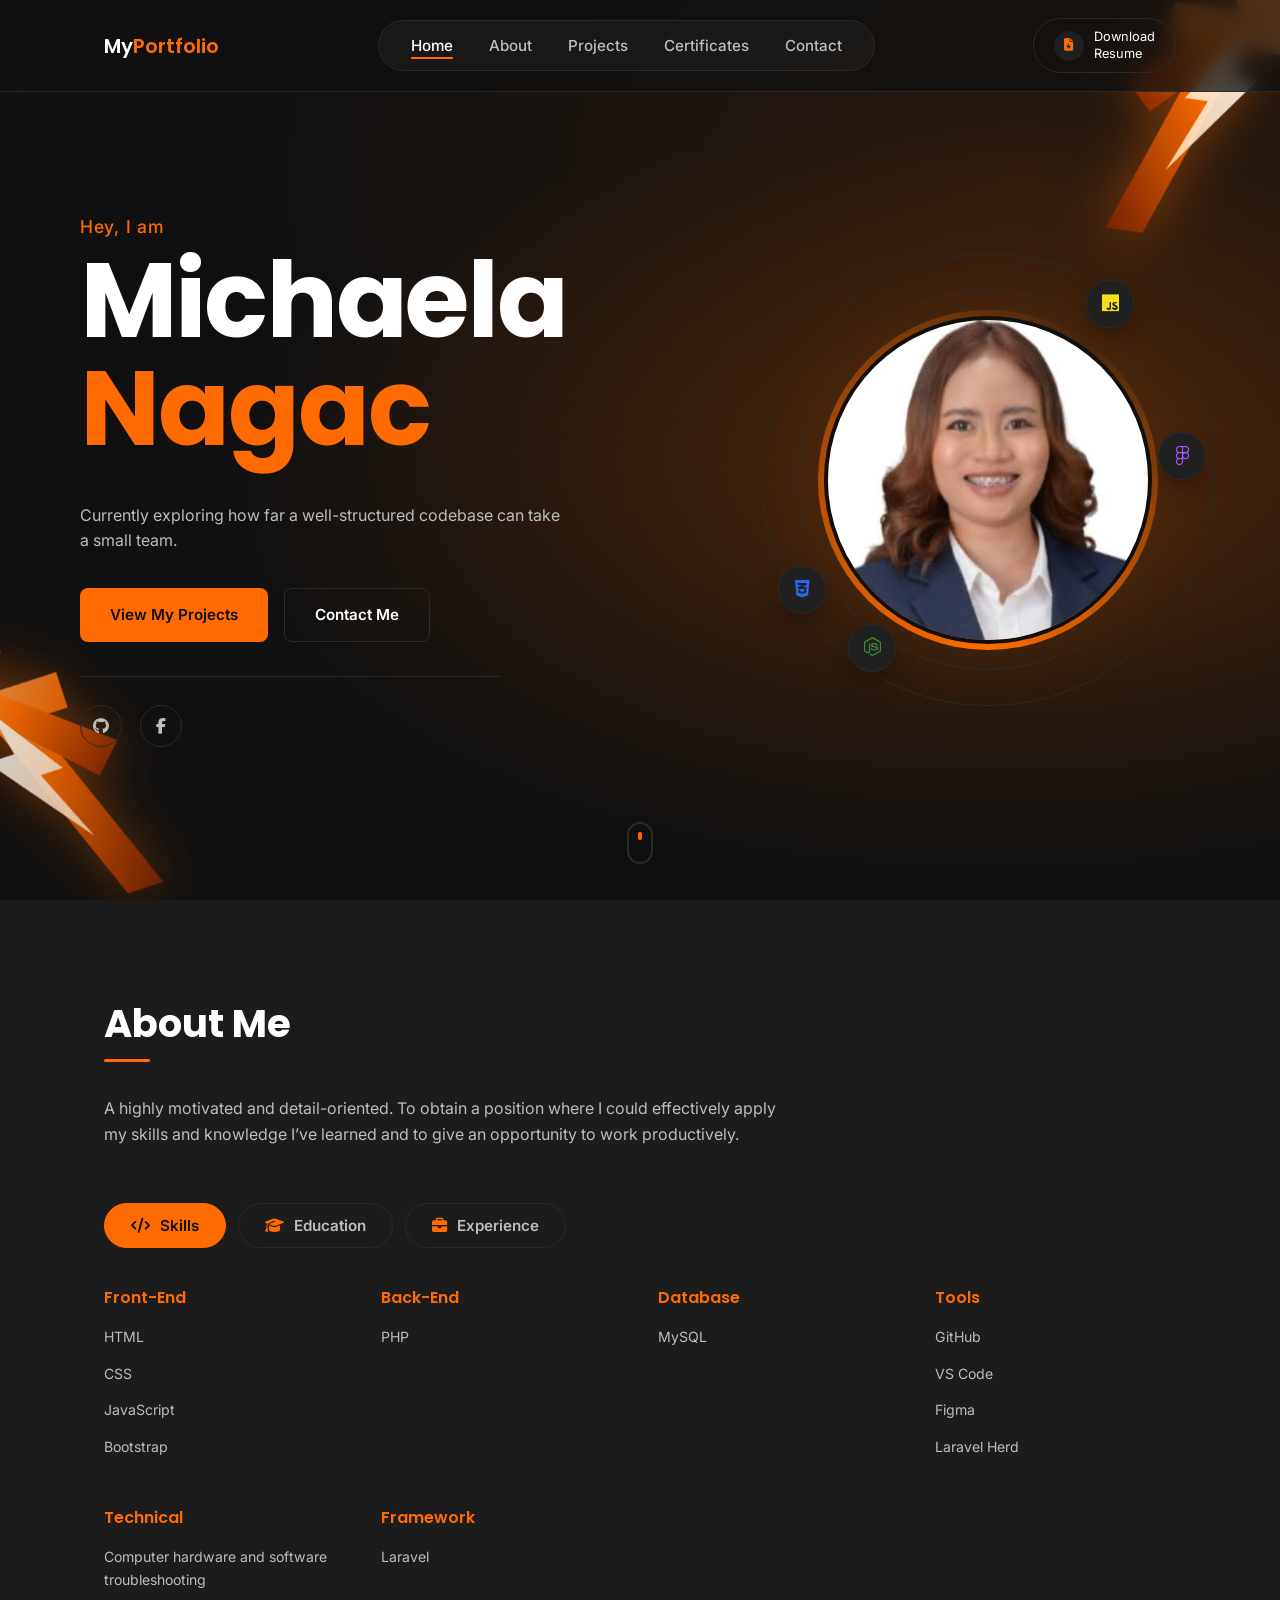
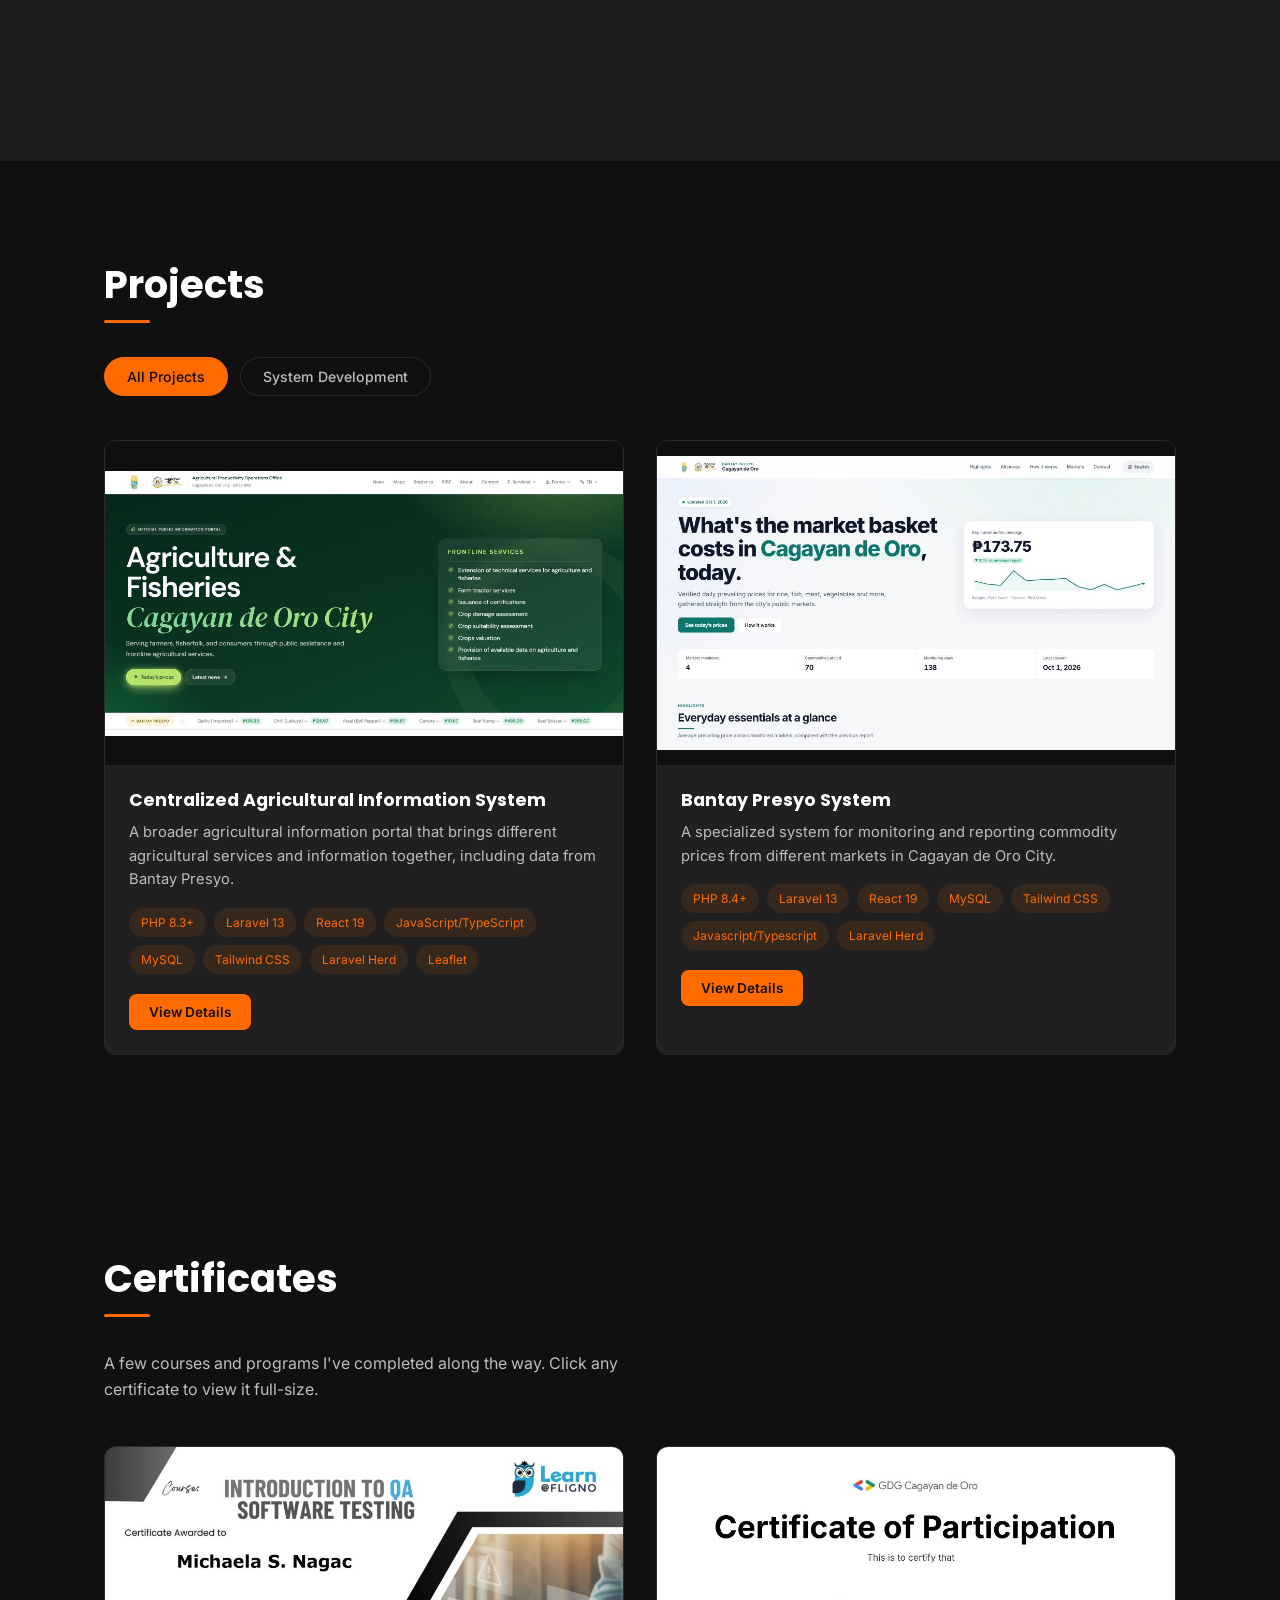
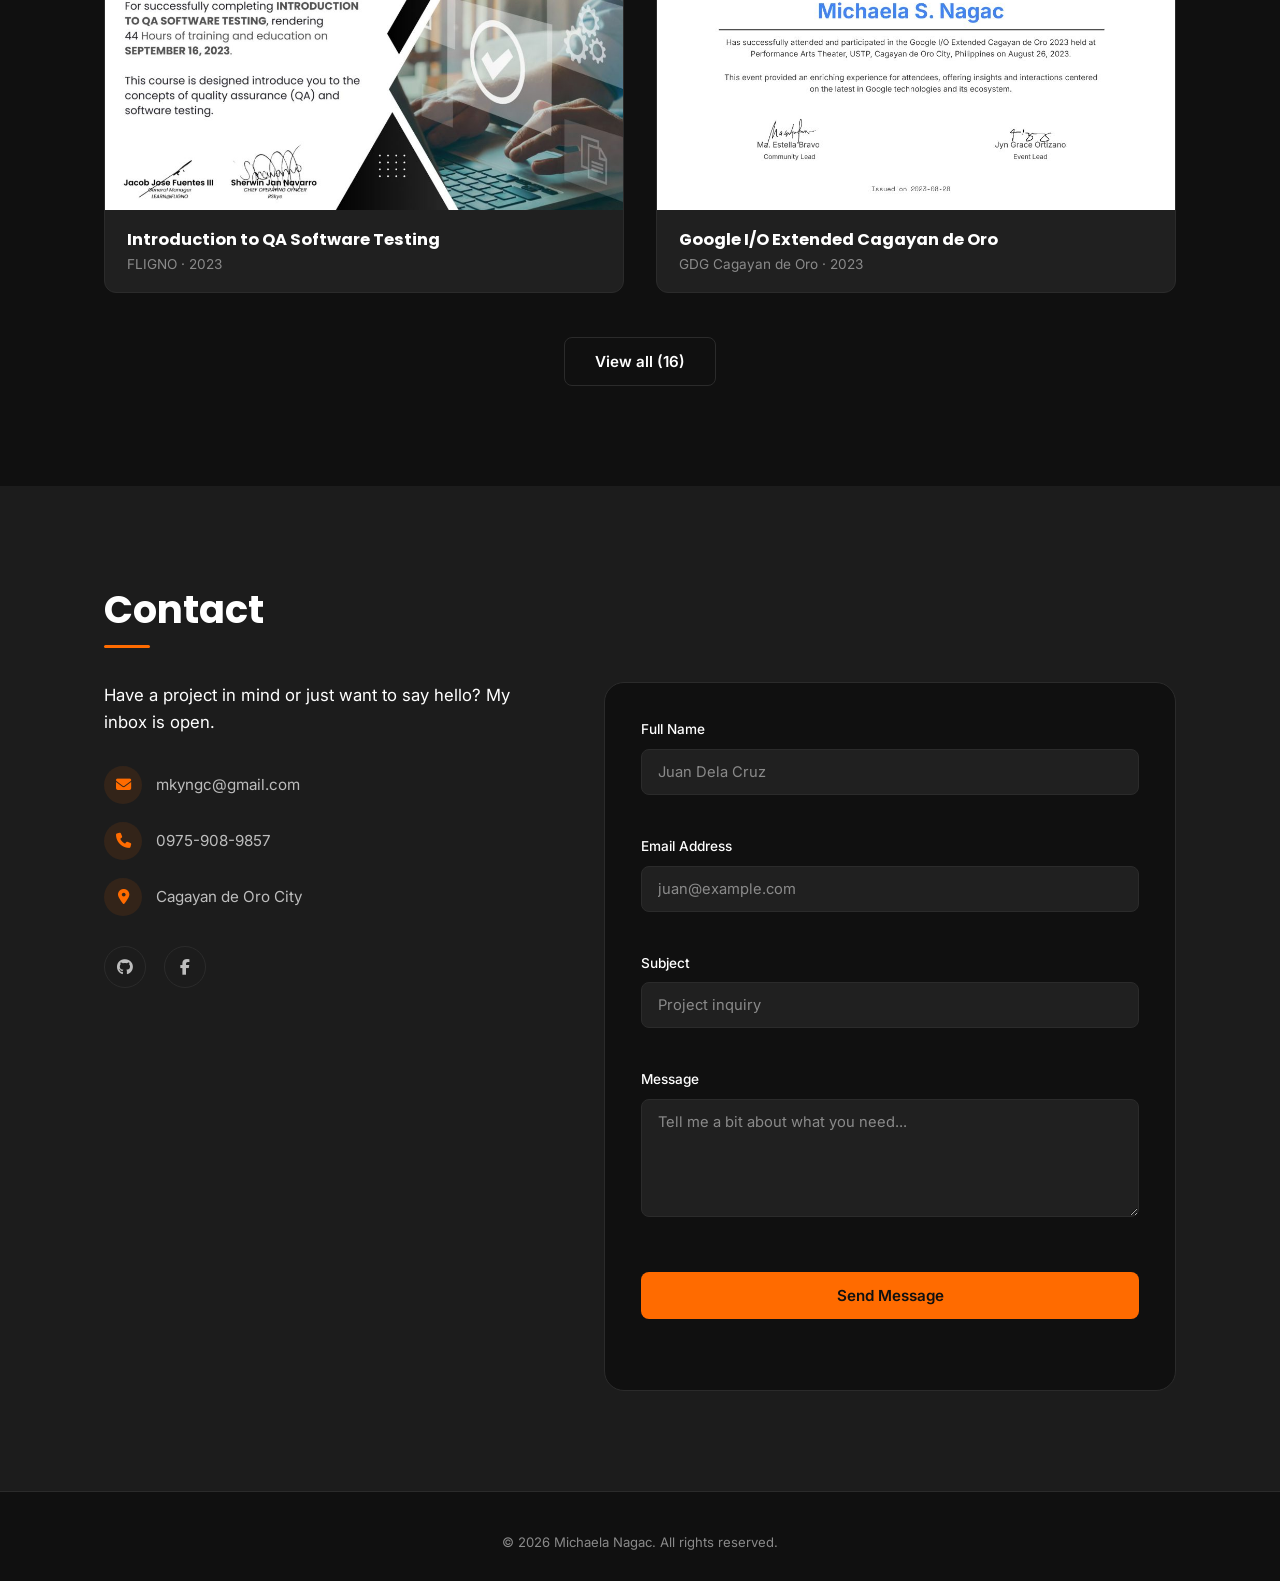
==== index.html @ c37850e7 "Initial portfolio upload" ====
<!DOCTYPE html>

<html lang="en">
<head>
<meta charset="utf-8"/>
<meta content="width=device-width, initial-scale=1.0" name="viewport"/>
<title>My Portfolio</title>
<meta content="Portfolio of Michaela Nagac, a web developer specializing in front-end and back-end development." name="description"/>
<!-- Google Fonts: Poppins for headings, Inter for body -->
<link href="https://fonts.googleapis.com" rel="preconnect"/>
<link crossorigin="" href="https://fonts.gstatic.com" rel="preconnect"/>
<link href="https://fonts.googleapis.com/css2?family=Poppins:wght@500;600;700&amp;family=Inter:wght@400;500;600&amp;display=swap" rel="stylesheet"/>
<!-- Font Awesome icons -->
<link crossorigin="anonymous" href="https://cdnjs.cloudflare.com/ajax/libs/font-awesome/6.5.1/css/all.min.css" integrity="sha512-DTOQO9RWCH3ppGqcWaEA1BIZOC6xxalwEsw9c2QQeAIftl+Vegovlnee1c9QX4TctnWMn13TZye+giMm8e2LwA==" referrerpolicy="no-referrer" rel="stylesheet"/>
<link href="css/style.css" rel="stylesheet"/>
</head>
<body>
<!-- ============ SKIP LINK (Accessibility) ============ -->
<a class="skip-link" href="#main-content">Skip to main content</a>
<!-- ============ NAVIGATION ============ -->
<header class="nav-header" id="navHeader">
<nav class="navbar">
<a class="nav-logo js-logo" href="#home"></a>
<div class="nav-pill">
<ul class="nav-links" id="navLinks">
<li><a class="nav-link active-link" href="#home">Home</a></li>
<li><a class="nav-link" href="#about">About</a></li>
<li><a class="nav-link" href="#projects">Projects</a></li>
<li><a class="nav-link" href="#certificates">Certificates</a></li>
<li><a class="nav-link" href="#contact">Contact</a></li>
</ul>
</div>
<div class="nav-end">
<!-- Replace the href below with your actual resume file under assets/ -->
<a class="btn-resume" download="" href="assets/Resume_Nagac.pdf" id="resumeBtn">
<i aria-hidden="true" class="fa-solid fa-file-arrow-down"></i>
<span>Download<br/>Resume</span>
</a>
<button aria-expanded="false" aria-label="Toggle navigation menu" class="nav-toggle" id="navToggle">
<span class="bar"></span>
<span class="bar"></span>
<span class="bar"></span>
</button>
</div>
</nav>
</header>
<main id="main-content">
<!-- ============ HERO SECTION ============ -->
<section class="hero" id="home">
<img alt="" aria-hidden="true" class="hero-arrow hero-arrow-top" src="assets/images/arrow-bolt.svg"/>
<img alt="" aria-hidden="true" class="hero-arrow hero-arrow-bottom" src="assets/images/arrow-bolt.svg"/>
<div class="hero-container">
<div class="hero-text">
<p class="hero-greeting" id="heroGreeting"></p>
<h1 class="hero-name" id="heroName"></h1>
<h2 class="hero-title" id="heroTitle"></h2>
<p class="hero-description" id="heroDesc"></p>
<div class="hero-actions">
<a class="btn btn-primary" href="#projects">View My Projects</a>
<a class="btn btn-outline" href="#contact">Contact Me</a>
</div>
<div class="hero-divider" role="presentation"></div>
<div class="hero-socials js-socials"></div>
</div>
<div class="hero-visual">
<div aria-hidden="true" class="hero-orbit">
<span class="orbit-ring orbit-ring-outer"></span>
<span class="orbit-ring orbit-ring-inner"></span>
<span class="orbit-glow"></span>
<span class="orbit-chip orbit-chip-1"><i class="fa-brands fa-js"></i></span>
<span class="orbit-chip orbit-chip-2"><i class="fa-brands fa-css3-alt"></i></span>
<span class="orbit-chip orbit-chip-3"><i class="fa-brands fa-figma"></i></span>
<span class="orbit-chip orbit-chip-4"><i class="fa-brands fa-node-js"></i></span>
<div class="hero-photo-ring">
<img alt="Portrait of Michaela Nagac" class="hero-photo" id="heroPhoto" src="assets/images/profile.svg"/>
</div>
</div>
</div>
</div>
<a aria-label="Scroll to About section" class="scroll-indicator" href="#about">
<span></span>
</a>
</section>
<!-- ============ ABOUT SECTION ============ -->
<section class="about" id="about">
<div class="section-container">
<h2 class="section-heading">About Me</h2>
<div class="about-intro" id="aboutIntro"></div>
<!-- Skills -->
<div class="about-tabs" role="tablist" aria-label="About sections">
          <button type="button" class="about-tab active" role="tab" id="tab-skills" aria-selected="true" aria-controls="panel-skills" data-tab="skills"><i class="fa-solid fa-code" aria-hidden="true"></i>Skills</button>
          <button type="button" class="about-tab" role="tab" id="tab-education" aria-selected="false" aria-controls="panel-education" data-tab="education" tabindex="-1"><i class="fa-solid fa-graduation-cap" aria-hidden="true"></i> Education</button>
          <button type="button" class="about-tab" role="tab" id="tab-experience" aria-selected="false" aria-controls="panel-experience" data-tab="experience" tabindex="-1"><i class="fa-solid fa-briefcase" aria-hidden="true"></i> Experience</button>
        </div>

        <div class="about-block about-panel" id="panel-skills" role="tabpanel" aria-labelledby="tab-skills">
<h3 class="about-subheading">Technical Skills</h3>
<div class="skills-grid" id="skillsGrid"></div>
</div>
<!-- Education & Experience Timeline -->
<div class="about-block about-panel" id="panel-education" role="tabpanel" aria-labelledby="tab-education" hidden>
<h3 class="about-subheading">Education</h3>
<div class="timeline" id="educationTimeline"></div>
</div>

        <div class="about-block about-panel" id="panel-experience" role="tabpanel" aria-labelledby="tab-experience" hidden>
<h3 class="about-subheading">Experience</h3>
<div class="timeline" id="experienceTimeline"></div>
</div>
</div>
</section>
<!-- ============ PROJECTS SECTION ============ -->
<section class="projects" id="projects">
<div class="section-container">
<h2 class="section-heading">Projects</h2>
<div aria-label="Filter projects by category" class="project-filters" id="projectFilters" role="tablist"></div>
<div class="project-grid" id="projectGrid"></div>
<p class="project-empty-state" hidden="" id="projectEmptyState">No projects in this category yet — check back soon.</p>
<div class="view-all-wrap" hidden="" id="projectViewAllWrap"><button aria-expanded="false" class="btn btn-outline" id="projectViewAll" type="button">View all</button></div>
</div>
</section>
<!-- ============ CERTIFICATES SECTION ============ -->
<section class="certificates" id="certificates">
<div class="section-container">
<h2 class="section-heading">Certificates</h2>
<p class="certificates-lead">
          A few courses and programs I've completed along the way. Click any certificate
          to view it full-size.
        </p>
<div class="certificate-grid" id="certGrid"></div>
<div class="view-all-wrap" hidden="" id="certViewAllWrap"><button aria-expanded="false" class="btn btn-outline" id="certViewAll" type="button">View all</button></div>
</div>
</section>
<!-- ============ CONTACT SECTION ============ -->
<section class="contact" id="contact">
<div class="section-container">
<h2 class="section-heading">Contact</h2>
<div class="contact-grid">
<div class="contact-info">
<p class="contact-lead" id="contactLead"></p>
<ul class="contact-details" id="contactDetails"></ul>
<div class="hero-socials contact-socials js-socials"></div>
</div>
<form class="contact-form" id="contactForm" novalidate="">
<!-- Messages go to the email set in Admin → Contact (see js/script.js). -->
<input name="_honey" style="display:none" tabindex="-1" autocomplete="off" type="text"/>
<input name="_subject" type="hidden" value="New portfolio contact form message"/>
<input name="_captcha" type="hidden" value="false"/>
<input name="_template" type="hidden" value="table"/>
<div class="form-group">
<label for="fullName">Full Name</label>
<input id="fullName" name="name" placeholder="Juan Dela Cruz" required="" type="text"/>
<span class="form-error" id="nameError"></span>
</div>
<div class="form-group">
<label for="email">Email Address</label>
<input id="email" name="email" placeholder="juan@example.com" required="" type="email"/>
<span class="form-error" id="emailError"></span>
</div>
<div class="form-group">
<label for="subject">Subject</label>
<input id="subject" name="subject" placeholder="Project inquiry" required="" type="text"/>
<span class="form-error" id="subjectError"></span>
</div>
<div class="form-group">
<label for="message">Message</label>
<textarea id="message" name="message" placeholder="Tell me a bit about what you need..." required="" rows="5"></textarea>
<span class="form-error" id="messageError"></span>
</div>
<button class="btn btn-primary form-submit" type="submit">
<span class="btn-text">Send Message</span>
<span class="btn-spinner" hidden=""></span>
</button>
<p aria-live="polite" class="form-feedback" id="formFeedback" role="status"></p>
</form>
</div>
</div>
</section>
</main>
<!-- ============ PROJECT DETAILS MODAL ============ -->
<div class="modal-overlay" hidden="" id="projectModal">
<div aria-labelledby="modalTitle" aria-modal="true" class="modal-box" role="dialog">
<button aria-label="Close project details" class="modal-close" id="modalClose">×</button>
<div class="modal-content" id="modalContent">
<!-- Populated by JavaScript -->
</div>
</div>
</div>
<!-- ============ CERTIFICATE LIGHTBOX ============ -->
<div class="modal-overlay" hidden="" id="certificateModal">
<div aria-labelledby="certModalTitle" aria-modal="true" class="modal-box modal-box-cert" role="dialog">
<button aria-label="Close certificate view" class="modal-close" id="certModalClose">×</button>
<div class="modal-content" id="certModalContent">
<!-- Populated by JavaScript -->
</div>
</div>
</div>
<!-- ============ FOOTER ============ -->
<footer class="site-footer">
<!-- <div class="footer-container">
<a class="nav-logo js-logo" href="#home"></a>
<ul class="footer-links">
<li><a href="#home">Home</a></li>
<li><a href="#about">About</a></li>
<li><a href="#projects">Projects</a></li>
<li><a href="#certificates">Certificates</a></li>
<li><a href="#contact">Contact</a></li>
</ul>
<div class="hero-socials js-socials"></div> -->
</div>
<p class="footer-copy">© <span id="currentYear"></span> <span class="js-fullname"></span>. All rights reserved.</p>
</footer>
<button aria-label="Back to top" class="back-to-top" id="backToTop">
<i class="fa-solid fa-arrow-up"></i>
</button>
<script src="js/content-data.js"></script>
  <script src="js/render.js"></script>
  <script src="js/script.js"></script>
</body>
</html>
---- css/style.css ----
/* =====================================================
   DESIGN TOKENS
===================================================== */
:root {
  --bg-primary: #101010;
  --bg-secondary: #1c1c1c;
  --bg-elevated: #202020;
  --border-subtle: #2b2b2b;
  --accent: #FF6B00;
  --accent-dim: #c75700;
  --accent-glow: rgba(255, 107, 0, 0.35);
  --text-primary: #FFFFFF;
  --text-secondary: #BDBDBD;
  --text-muted: #8a8a8a;

  --font-heading: 'Poppins', 'Segoe UI', sans-serif;
  --font-body: 'Inter', 'Segoe UI', sans-serif;

  --container-width: 1120px;
  --radius-lg: 20px;
  --radius-md: 12px;
  --radius-sm: 8px;

  --transition: 220ms cubic-bezier(0.4, 0, 0.2, 1);
}

@media (prefers-reduced-motion: reduce) {
  *, *::before, *::after {
    animation-duration: 0.001ms !important;
    animation-iteration-count: 1 !important;
    transition-duration: 0.001ms !important;
    scroll-behavior: auto !important;
  }
}

/* =====================================================
   RESET & BASE
===================================================== */
* { box-sizing: border-box; margin: 0; padding: 0; }

html {
  scroll-behavior: smooth;
  scroll-padding-top: 84px;
}

body {
  background: var(--bg-primary);
  color: var(--text-secondary);
  font-family: var(--font-body);
  line-height: 1.6;
  overflow-x: hidden;
}

img { max-width: 100%; display: block; }

a { color: inherit; text-decoration: none; }

ul { list-style: none; }

h1, h2, h3, h4 {
  font-family: var(--font-heading);
  color: var(--text-primary);
  line-height: 1.25;
}

button { font-family: inherit; cursor: pointer; border: none; background: none; }

input, textarea { font-family: inherit; }

.skip-link {
  position: absolute;
  left: -999px;
  top: 0;
  background: var(--accent);
  color: #101010;
  padding: 10px 18px;
  z-index: 1000;
  border-radius: 0 0 var(--radius-sm) 0;
}
.skip-link:focus { left: 0; }

:focus-visible {
  outline: 2px solid var(--accent);
  outline-offset: 3px;
}

.section-container {
  max-width: var(--container-width);
  margin: 0 auto;
  padding: 100px 24px;
}

.section-heading {
  font-size: clamp(1.8rem, 3vw, 2.4rem);
  margin-bottom: 48px;
  position: relative;
  display: inline-block;
}

.section-heading::after {
  content: "";
  position: absolute;
  left: 0;
  bottom: -14px;
  width: 46px;
  height: 3px;
  background: var(--accent);
  border-radius: 2px;
}

/* =====================================================
   BUTTONS
===================================================== */
.btn {
  display: inline-flex;
  align-items: center;
  justify-content: center;
  gap: 8px;
  padding: 14px 30px;
  border-radius: var(--radius-sm);
  font-weight: 600;
  font-size: 0.95rem;
  transition: transform var(--transition), box-shadow var(--transition), background var(--transition);
}

.btn-primary {
  background: var(--accent);
  color: #101010;
}
.btn-primary:hover {
  transform: translateY(-2px);
  box-shadow: 0 10px 30px -8px var(--accent-glow);
}

.btn-outline {
  background: transparent;
  color: var(--text-primary);
  border: 1.5px solid var(--border-subtle);
}
.btn-outline:hover {
  border-color: var(--accent);
  color: var(--accent);
}

.btn-small { padding: 10px 20px; font-size: 0.85rem; }

/* =====================================================
   NAVIGATION
===================================================== */
.nav-header {
  position: fixed;
  top: 0;
  left: 0;
  width: 100%;
  z-index: 500;
  background: rgba(16, 16, 16, 0.75);
  backdrop-filter: blur(10px);
  border-bottom: 1px solid var(--border-subtle);
  transition: background var(--transition);
}

.navbar {
  max-width: var(--container-width);
  margin: 0 auto;
  display: flex;
  align-items: center;
  justify-content: space-between;
  padding: 18px 24px;
}

.nav-logo {
  font-family: var(--font-heading);
  font-size: 1.25rem;
  font-weight: 600;
  color: var(--text-primary);
}
.nav-logo span { color: var(--accent); }

.nav-pill {
  display: flex;
}

.nav-links {
  display: flex;
  gap: 36px;
  background: rgba(255, 255, 255, 0.03);
  border: 1px solid var(--border-subtle);
  border-radius: 999px;
  padding: 12px 32px;
}

.nav-end {
  display: flex;
  align-items: center;
  gap: 20px;
}

.btn-resume {
  display: flex;
  align-items: center;
  gap: 10px;
  padding: 10px 20px;
  border: 1.5px solid var(--border-subtle);
  border-radius: 999px;
  font-size: 0.8rem;
  line-height: 1.3;
  color: var(--text-primary);
  transition: border-color var(--transition), color var(--transition);
}
.btn-resume i {
  width: 30px;
  height: 30px;
  flex-shrink: 0;
  display: flex;
  align-items: center;
  justify-content: center;
  border-radius: 50%;
  background: var(--bg-elevated);
  color: var(--accent);
}
.btn-resume:hover { border-color: var(--accent); color: var(--accent); }

.nav-link {
  font-size: 0.95rem;
  font-weight: 500;
  color: var(--text-secondary);
  position: relative;
  padding-bottom: 4px;
  transition: color var(--transition);
}
.nav-link::after {
  content: "";
  position: absolute;
  left: 0;
  bottom: 0;
  width: 0;
  height: 2px;
  background: var(--accent);
  transition: width var(--transition);
}
.nav-link:hover,
.nav-link.active-link { color: var(--text-primary); }
.nav-link:hover::after,
.nav-link.active-link::after { width: 100%; }

.nav-toggle {
  display: none;
  flex-direction: column;
  gap: 5px;
  z-index: 600;
}
.nav-toggle .bar {
  width: 24px;
  height: 2px;
  background: var(--text-primary);
  transition: transform var(--transition), opacity var(--transition);
}
.nav-toggle.open .bar:nth-child(1) { transform: translateY(7px) rotate(45deg); }
.nav-toggle.open .bar:nth-child(2) { opacity: 0; }
.nav-toggle.open .bar:nth-child(3) { transform: translateY(-7px) rotate(-45deg); }

/* =====================================================
   HERO
===================================================== */
.hero {
  min-height: 100vh;
  display: flex;
  align-items: center;
  position: relative;
  overflow: hidden;
  padding: 120px 24px 60px;
  background:
    radial-gradient(ellipse at 78% 55%, rgba(255, 107, 0, 0.22), transparent 55%),
    radial-gradient(ellipse at 80% 20%, rgba(255, 107, 0, 0.1), transparent 55%),
    var(--bg-primary);
}

.hero-arrow {
  position: absolute;
  width: clamp(120px, 16vw, 220px);
  z-index: 0;
  pointer-events: none;
  filter: drop-shadow(0 0 26px rgba(255, 107, 0, 0.45));
}
.hero-arrow-top {
  top: -40px;
  right: -20px;
  transform: rotate(8deg);
}
.hero-arrow-bottom {
  bottom: -30px;
  left: -50px;
  transform: rotate(-18deg) scaleX(-1);
  opacity: 0.9;
}
@media (max-width: 900px) {
  .hero-arrow { display: none; }
}

.hero-container {
  position: relative;
  z-index: 1;
  max-width: var(--container-width);
  margin: 0 auto;
  display: grid;
  grid-template-columns: 1.2fr 0.8fr;
  gap: 60px;
  align-items: center;
}

.hero-greeting {
  color: var(--accent);
  font-size: 1.1rem;
  font-weight: 500;
  letter-spacing: 0.04em;
  margin-bottom: 6px;
}

.hero-name {
  font-size: clamp(3.4rem, 9vw, 6.6rem);
  line-height: 1.02;
  font-weight: 700;
  letter-spacing: -0.02em;
  color: var(--text-primary);
  margin-bottom: 18px;
}
.hero-name span { color: var(--accent); }

.hero-title {
  display: flex;
  flex-wrap: wrap;
  align-items: center;
  gap: 8px 14px;
  font-family: var(--font-body);
  font-size: clamp(1rem, 2vw, 1.3rem);
  font-weight: 500;
  color: var(--text-secondary);
  margin-bottom: 22px;
}
.hero-title-dot {
  width: 6px;
  height: 6px;
  border-radius: 50%;
  background: var(--accent);
}

.hero-divider {
  width: 100%;
  max-width: 420px;
  height: 1px;
  background: var(--border-subtle);
  margin: 34px 0 28px;
}

.hero-description {
  max-width: 48ch;
  margin-bottom: 34px;
}

.hero-actions {
  display: flex;
  gap: 16px;
  flex-wrap: wrap;
}

.hero-socials {
  display: flex;
  gap: 18px;
}
.hero-socials a {
  width: 42px;
  height: 42px;
  display: flex;
  align-items: center;
  justify-content: center;
  border-radius: 50%;
  border: 1.5px solid var(--border-subtle);
  color: var(--text-secondary);
  transition: all var(--transition);
}
.hero-socials a:hover {
  border-color: var(--accent);
  color: var(--accent);
  transform: translateY(-3px);
}

.hero-visual {
  position: relative;
  display: flex;
  justify-content: center;
}

.hero-orbit {
  position: relative;
  width: min(340px, 72vw);
  aspect-ratio: 1;
  display: flex;
  align-items: center;
  justify-content: center;
}

.orbit-ring {
  position: absolute;
  border-radius: 50%;
  border: 1px solid var(--border-subtle);
}
.orbit-ring-outer { inset: -56px; }
.orbit-ring-inner { inset: -20px; }

.orbit-glow {
  position: absolute;
  inset: 14%;
  border-radius: 50%;
  background: var(--accent);
  filter: blur(60px);
  opacity: 0.28;
}

.hero-photo-ring {
  position: relative;
  z-index: 2;
  width: 100%;
  height: 100%;
  border-radius: 50%;
  padding: 6px;
  background: conic-gradient(from 180deg, var(--accent), transparent 60%, var(--accent));
}

.hero-photo {
  width: 100%;
  height: 100%;
  border-radius: 50%;
  object-fit: cover;
  background: var(--bg-elevated);
  border: 4px solid var(--bg-primary);
}

.orbit-chip {
  position: absolute;
  z-index: 3;
  width: 48px;
  height: 48px;
  display: flex;
  align-items: center;
  justify-content: center;
  border-radius: 50%;
  background: var(--bg-elevated);
  border: 1px solid var(--border-subtle);
  font-size: 1.2rem;
  box-shadow: 0 10px 24px -8px rgba(0, 0, 0, 0.5);
}
.orbit-chip-1 { top: -30px; right: 24px; color: #f7df1e; animation-delay: 0s; }
.orbit-chip-2 { bottom: 36px; left: -40px; color: #2965f1; animation-delay: 1.2s; }
.orbit-chip-3 { top: 36%; right: -48px; color: #a259ff; animation-delay: 2.4s; }
.orbit-chip-4 { bottom: -22px; left: 30px; color: #3c873a; animation-delay: 0.6s; }

.scroll-indicator {
  position: absolute;
  bottom: 36px;
  left: 50%;
  transform: translateX(-50%);
  width: 26px;
  height: 42px;
  border: 2px solid var(--border-subtle);
  border-radius: 14px;
}
.scroll-indicator span {
  position: absolute;
  top: 8px;
  left: 50%;
  transform: translateX(-50%);
  width: 4px;
  height: 8px;
  background: var(--accent);
  border-radius: 2px;
  animation: scroll-dot 1.8s ease infinite;
}
@keyframes scroll-dot {
  0% { opacity: 1; top: 8px; }
  100% { opacity: 0; top: 20px; }
}

/* =====================================================
   SCROLL REVEAL
===================================================== */
.reveal {
  opacity: 0;
  transform: translateY(24px);
  transition: opacity 700ms ease, transform 700ms ease;
}
.reveal.in-view {
  opacity: 1;
  transform: translateY(0);
}

/* =====================================================
   ABOUT
===================================================== */
.about { background: var(--bg-secondary); }

.about-intro {
  max-width: 68ch;
  display: flex;
  flex-direction: column;
  gap: 16px;
  margin-bottom: 56px;
}

.about-subheading {
  font-size: 1.3rem;
  margin-bottom: 28px;
}

.about-block { margin-bottom: 56px; }
.about-block:last-child { margin-bottom: 0; }

.skills-grid {
  display: grid;
  grid-template-columns: repeat(auto-fit, minmax(220px, 1fr));
  gap: 36px;
}

.skill-category h4 {
  font-size: 1rem;
  color: var(--accent);
  margin-bottom: 18px;
  font-weight: 600;
}

.skill-list li {
  margin-bottom: 14px;
}
.skill-list li span {
  display: block;
  font-size: 0.88rem;
  color: var(--text-secondary);
  margin-bottom: 6px;
}

.timeline {
  position: relative;
  padding-left: 30px;
  border-left: 2px solid var(--border-subtle);
}

.timeline-item {
  position: relative;
  padding-bottom: 42px;
}
.timeline-item:last-child { padding-bottom: 0; }

.timeline-dot {
  position: absolute;
  left: -37px;
  top: 4px;
  width: 12px;
  height: 12px;
  border-radius: 50%;
  background: var(--accent);
  box-shadow: 0 0 0 4px var(--bg-secondary), 0 0 14px var(--accent-glow);
}

.timeline-date {
  display: inline-block;
  font-size: 0.82rem;
  color: var(--accent);
  font-weight: 600;
  margin-bottom: 6px;
}

.timeline-content h4 { font-size: 1.05rem; margin-bottom: 4px; }

.timeline-org {
  color: var(--text-primary);
  font-size: 0.9rem;
  margin-bottom: 8px;
  opacity: 0.8;
}

/* =====================================================
   PROJECTS
===================================================== */
.project-filters {
  display: flex;
  gap: 12px;
  flex-wrap: wrap;
  margin-bottom: 44px;
}

.filter-btn {
  padding: 10px 22px;
  border-radius: 30px;
  border: 1.5px solid var(--border-subtle);
  color: var(--text-secondary);
  font-size: 0.88rem;
  font-weight: 500;
  transition: all var(--transition);
}
.filter-btn:hover { border-color: var(--accent); color: var(--text-primary); }
.filter-btn.active {
  background: var(--accent);
  border-color: var(--accent);
  color: #101010;
}

.project-grid {
  display: grid;
  grid-template-columns: repeat(auto-fit, minmax(300px, 1fr));
  gap: 32px;
}

.project-card {
  background: var(--bg-elevated);
  border: 1px solid var(--border-subtle);
  border-radius: var(--radius-md);
  overflow: hidden;
  transition: transform var(--transition), border-color var(--transition), box-shadow var(--transition);
}
.project-card:hover {
  transform: translateY(-6px);
  border-color: var(--accent-dim);
  box-shadow: 0 20px 40px -20px var(--accent-glow);
}
.project-card.hidden-card { display: none; }
.certificate-card.hidden-card { display: none; }
.project-filters[hidden] { display: none; }

.view-all-wrap {
  text-align: center;
  margin-top: 44px;
}

.project-thumb { overflow: hidden; aspect-ratio: 3/2; }
.project-thumb img {
  width: 100%;
  height: 100%;
  object-fit: cover;
  transition: transform 500ms ease;
}
.project-card:hover .project-thumb img { transform: scale(1.06); }

.project-body { padding: 24px; }
.project-body h3 { font-size: 1.1rem; margin-bottom: 10px; }
.project-body p { font-size: 0.92rem; margin-bottom: 16px; }

.project-tags {
  display: flex;
  flex-wrap: wrap;
  gap: 8px;
  margin-bottom: 20px;
}
.project-tags li {
  font-size: 0.75rem;
  padding: 5px 12px;
  border-radius: 20px;
  background: rgba(255, 107, 0, 0.1);
  color: var(--accent);
}

.project-links { display: flex; gap: 12px; flex-wrap: wrap; }

.project-empty-state {
  text-align: center;
  padding: 40px 0;
  color: var(--text-muted);
}

/* =====================================================
   CERTIFICATES
===================================================== */
.certificates-lead {
  max-width: 56ch;
  margin-bottom: 44px;
}

.certificate-grid {
  display: grid;
  grid-template-columns: repeat(auto-fit, minmax(280px, 1fr));
  gap: 32px;
}

.certificate-card {
  display: block;
  width: 100%;
  text-align: left;
  background: var(--bg-elevated);
  border: 1px solid var(--border-subtle);
  border-radius: var(--radius-md);
  overflow: hidden;
  transition: transform var(--transition), border-color var(--transition), box-shadow var(--transition);
}
.certificate-card:hover,
.certificate-card:focus-visible {
  transform: translateY(-6px);
  border-color: var(--accent-dim);
  box-shadow: 0 20px 40px -20px var(--accent-glow);
}

.certificate-thumb {
  position: relative;
  aspect-ratio: 10/7;
  overflow: hidden;
}
.certificate-thumb img {
  width: 100%;
  height: 100%;
  object-fit: cover;
  transition: transform 500ms ease;
}
.certificate-card:hover .certificate-thumb img,
.certificate-card:focus-visible .certificate-thumb img { transform: scale(1.05); }

.certificate-zoom {
  position: absolute;
  inset: 0;
  display: flex;
  align-items: center;
  justify-content: center;
  background: rgba(16, 16, 16, 0.55);
  color: var(--text-primary);
  font-size: 1.4rem;
  opacity: 0;
  transition: opacity var(--transition);
}
.certificate-card:hover .certificate-zoom,
.certificate-card:focus-visible .certificate-zoom { opacity: 1; }

.certificate-body { padding: 20px 22px; }
.certificate-body h3 { font-size: 1.02rem; margin-bottom: 6px; }
.certificate-issuer { font-size: 0.85rem; color: var(--text-muted); }

/* =====================================================
   MODAL
===================================================== */
.modal-overlay {
  position: fixed;
  inset: 0;
  background: rgba(0, 0, 0, 0.7);
  backdrop-filter: blur(4px);
  display: flex;
  align-items: center;
  justify-content: center;
  z-index: 900;
  padding: 24px;
}
.modal-overlay[hidden] { display: none; }

.modal-box {
  background: var(--bg-elevated);
  border: 1px solid var(--border-subtle);
  border-radius: var(--radius-lg);
  max-width: 640px;
  width: 100%;
  max-height: 85vh;
  overflow-y: auto;
  position: relative;
  padding: 36px;
}

.modal-close {
  position: absolute;
  top: 18px;
  right: 18px;
  font-size: 1.6rem;
  line-height: 1;
  color: var(--text-secondary);
  width: 36px;
  height: 36px;
  border-radius: 50%;
  transition: all var(--transition);
}
.modal-close:hover { background: var(--border-subtle); color: var(--accent); }

.modal-content img {
  border-radius: var(--radius-sm);
  margin-bottom: 20px;
}
.modal-content h3 { margin-bottom: 10px; font-size: 1.3rem; }
.modal-content p { margin-bottom: 14px; }
.modal-content .project-tags { margin-top: 10px; }

.modal-box-cert {
  max-width: 720px;
  padding: 28px;
}
.modal-box-cert .modal-content img {
  margin-bottom: 16px;
  width: 100%;
}
.modal-box-cert .modal-content h3 { font-size: 1.1rem; margin-bottom: 4px; }
.modal-box-cert .modal-content p { color: var(--text-muted); margin-bottom: 0; }

/* =====================================================
   CONTACT
===================================================== */
.contact { background: var(--bg-secondary); }

.contact-grid {
  display: grid;
  grid-template-columns: 1fr 1.3fr;
  gap: 60px;
}

.contact-lead {
  font-size: 1.05rem;
  color: var(--text-primary);
  margin-bottom: 30px;
  max-width: 40ch;
}

.contact-details li {
  display: flex;
  align-items: center;
  gap: 14px;
  margin-bottom: 18px;
  font-size: 0.95rem;
}
.contact-details i {
  width: 38px;
  height: 38px;
  display: flex;
  align-items: center;
  justify-content: center;
  border-radius: 50%;
  background: rgba(255, 107, 0, 0.1);
  color: var(--accent);
}

.contact-socials { margin-top: 30px; }

.contact-form {
  background: var(--bg-primary);
  border: 1px solid var(--border-subtle);
  border-radius: var(--radius-lg);
  padding: 36px;
}

.form-group { margin-bottom: 20px; }
.form-group label {
  display: block;
  font-size: 0.85rem;
  color: var(--text-primary);
  margin-bottom: 8px;
  font-weight: 500;
}
.form-group input,
.form-group textarea {
  width: 100%;
  padding: 13px 16px;
  background: var(--bg-elevated);
  border: 1.5px solid var(--border-subtle);
  border-radius: var(--radius-sm);
  color: var(--text-primary);
  font-size: 0.92rem;
  resize: vertical;
  transition: border-color var(--transition);
}
.form-group input::placeholder,
.form-group textarea::placeholder { color: var(--text-muted); }
.form-group input:focus,
.form-group textarea:focus { border-color: var(--accent); }
.form-group.has-error input,
.form-group.has-error textarea { border-color: #e04444; }

.form-error {
  display: block;
  min-height: 1.2em;
  font-size: 0.78rem;
  color: #ff6b6b;
  margin-top: 6px;
}

.form-submit {
  width: 100%;
  position: relative;
  margin-top: 6px;
}
.form-submit[disabled] { opacity: 0.7; cursor: wait; }

.btn-spinner {
  width: 16px;
  height: 16px;
  border: 2px solid rgba(16,16,16,0.3);
  border-top-color: #101010;
  border-radius: 50%;
  animation: spin 700ms linear infinite;
}
@keyframes spin { to { transform: rotate(360deg); } }

.form-feedback {
  margin-top: 16px;
  font-size: 0.88rem;
  min-height: 1.4em;
}
.form-feedback.success { color: #4ade80; }
.form-feedback.error { color: #ff6b6b; }

/* =====================================================
   FOOTER
===================================================== */
.site-footer {
  background: var(--bg-primary);
  border-top: 1px solid var(--border-subtle);
  padding: 40px 24px 28px;
}

.footer-container {
  max-width: var(--container-width);
  margin: 0 auto;
  display: flex;
  flex-wrap: wrap;
  align-items: center;
  justify-content: space-between;
  gap: 24px;
  margin-bottom: 24px;
}

.footer-links {
  display: flex;
  gap: 28px;
  flex-wrap: wrap;
}
.footer-links a {
  font-size: 0.9rem;
  color: var(--text-secondary);
  transition: color var(--transition);
}
.footer-links a:hover { color: var(--accent); }

.footer-copy {
  text-align: center;
  font-size: 0.82rem;
  color: var(--text-muted);
}

/* =====================================================
   BACK TO TOP
===================================================== */
.back-to-top {
  position: fixed;
  bottom: 28px;
  right: 28px;
  width: 48px;
  height: 48px;
  border-radius: 50%;
  background: var(--accent);
  color: #101010;
  display: flex;
  align-items: center;
  justify-content: center;
  font-size: 1.1rem;
  opacity: 0;
  pointer-events: none;
  transform: translateY(12px);
  transition: all var(--transition);
  z-index: 400;
  box-shadow: 0 10px 24px -8px var(--accent-glow);
}
.back-to-top.visible {
  opacity: 1;
  pointer-events: auto;
  transform: translateY(0);
}

/* =====================================================
   RESPONSIVE
===================================================== */
@media (max-width: 900px) {
  .hero-container { grid-template-columns: 1fr; text-align: center; }
  .hero-actions, .hero-socials { justify-content: center; }
  .hero-divider { margin-left: auto; margin-right: auto; }
  .hero-visual { order: -1; padding-bottom: 40px; }
  .hero-title { justify-content: center; }
  .hero-description { margin-left: auto; margin-right: auto; }
  .contact-grid { grid-template-columns: 1fr; }

  .orbit-ring-outer { inset: -36px; }
  .orbit-ring-inner { inset: -10px; }
  .orbit-chip-3 { display: none; }

  .btn-resume span { display: none; }
  .btn-resume { padding: 10px; }
  .btn-resume i { width: 24px; height: 24px; font-size: 0.85rem; }
}

@media (max-width: 760px) {
  .nav-toggle { display: flex; }

  .nav-links {
    position: fixed;
    top: 0;
    right: -100%;
    height: 100vh;
    width: min(75vw, 320px);
    background: var(--bg-elevated);
    flex-direction: column;
    justify-content: center;
    align-items: center;
    gap: 36px;
    border: none;
    border-radius: 0;
    padding: 0;
    transition: right var(--transition);
    border-left: 1px solid var(--border-subtle);
  }
  .nav-links.open { right: 0; }

  .section-container { padding: 72px 20px; }
}

@media (max-width: 480px) {
  .hero-actions { flex-direction: column; width: 100%; }
  .hero-actions .btn { width: 100%; }
}

/* =====================================================
   ABOUT TABS (Technical Skills / Education & Experience)
===================================================== */
.about-tabs {
  display: flex;
  flex-wrap: wrap;
  gap: 12px;
  margin: 56px 0 40px;
}
.about-tab {
  display: inline-flex;
  align-items: center;
  gap: 10px;
  padding: 12px 26px;
  border-radius: 999px;
  border: 1.5px solid var(--border-subtle);
  background: transparent;
  color: var(--text-secondary);
  font-size: 0.95rem;
  font-weight: 600;
  transition: all var(--transition);
}
.about-tab i { color: var(--accent); }
.about-tab:hover { border-color: var(--accent); color: var(--text-primary); }
.about-tab.active { background: var(--accent); border-color: var(--accent); color: #101010; }
.about-tab.active i { color: #101010; }
.about-panel[hidden] { display: none; }
.about-panel .about-subheading { display: none; }
.about-panel.about-block { margin-top: 0; }
@media (max-width: 480px) { .about-tab { width: 100%; justify-content: center; } }

/* Project modal photo gallery */
.modal-content .modal-main-img { width: 100%; max-height: 380px; object-fit: contain; background: var(--bg-primary); margin-bottom: 12px; }
.modal-thumbs { display: flex; gap: 8px; flex-wrap: wrap; margin-bottom: 18px; }
.modal-thumb { width: 64px; height: 48px; padding: 0; border-radius: 6px; overflow: hidden; border: 2px solid transparent; opacity: .6; transition: all var(--transition); }
.modal-thumb img { width: 100%; height: 100%; margin: 0; border-radius: 0; object-fit: cover; }
.modal-thumb:hover { opacity: 1; }
.modal-thumb.active { border-color: var(--accent); opacity: 1; }

/* Bigger project gallery modal */
#projectModal .modal-box { max-width: 1100px; max-height: 92vh; padding: 28px; }
#projectModal .modal-content .modal-main-img { width: 100%; height: auto; max-height: 68vh; object-fit: contain; margin-bottom: 14px; }
#projectModal .modal-thumbs { gap: 10px; margin-bottom: 20px; }
#projectModal .modal-thumb { width: 120px; height: 80px; border-radius: 8px; }
@media (max-width: 640px) {
  #projectModal.modal-overlay { padding: 10px; }
  #projectModal .modal-box { padding: 16px; }
  #projectModal .modal-thumb { width: 72px; height: 52px; }
}

/* Show project photos in full (no cropping) on the cards */
.project-thumb { aspect-ratio: 16 / 10; background: var(--bg-primary); }
.project-thumb img { object-fit: contain; }
.project-card:hover .project-thumb img { transform: none; }
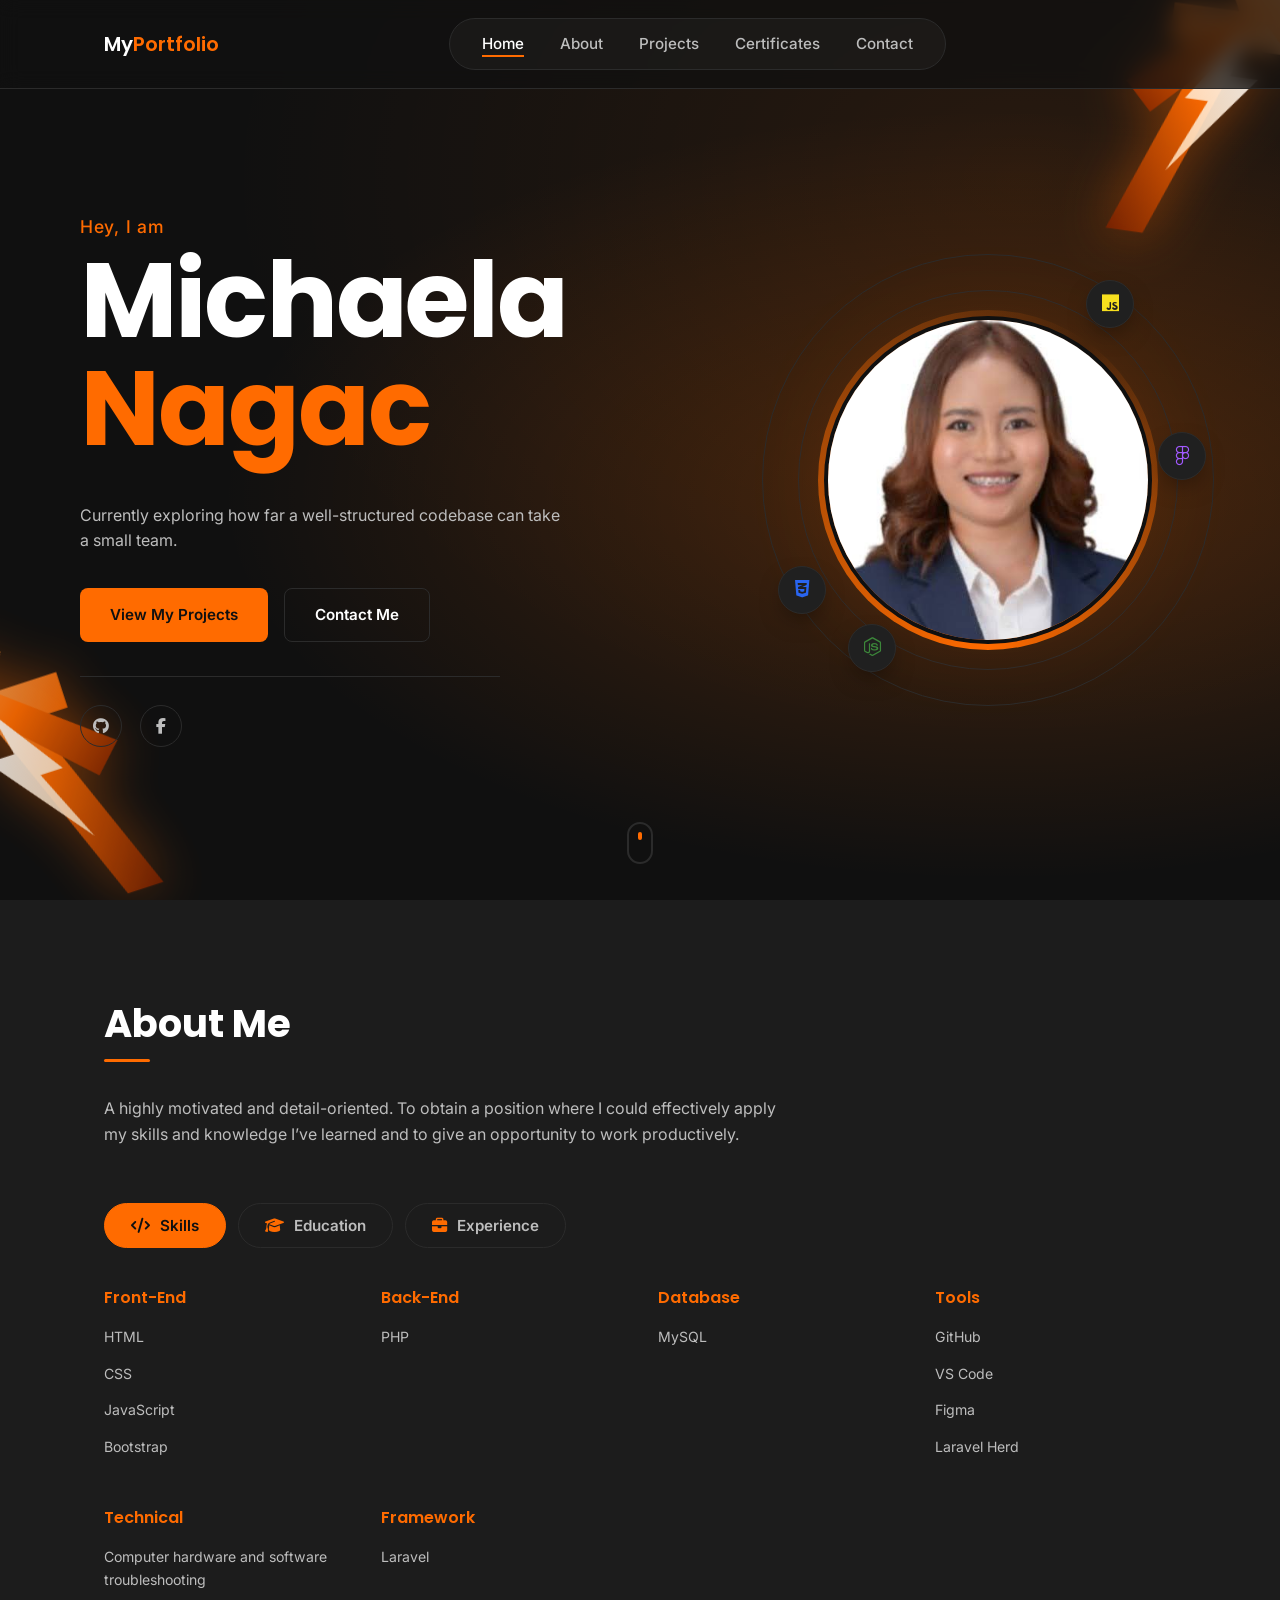
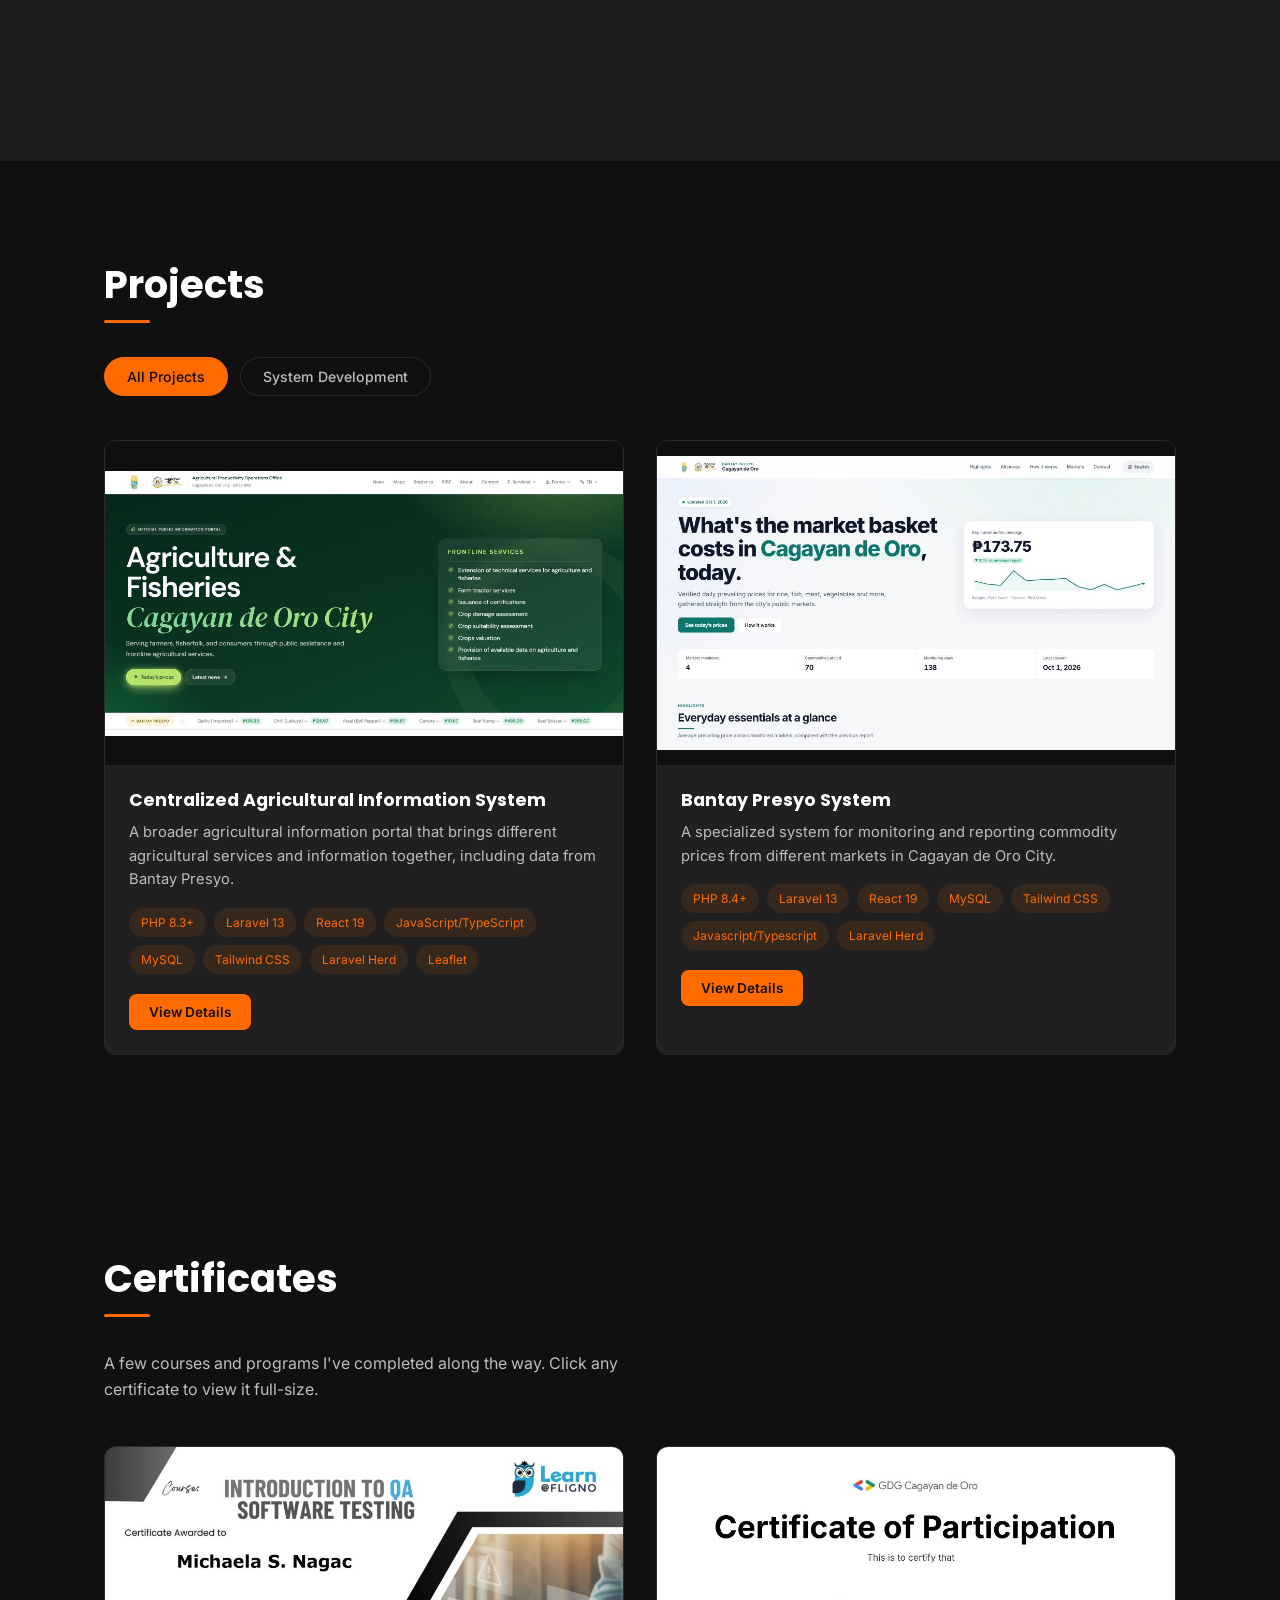
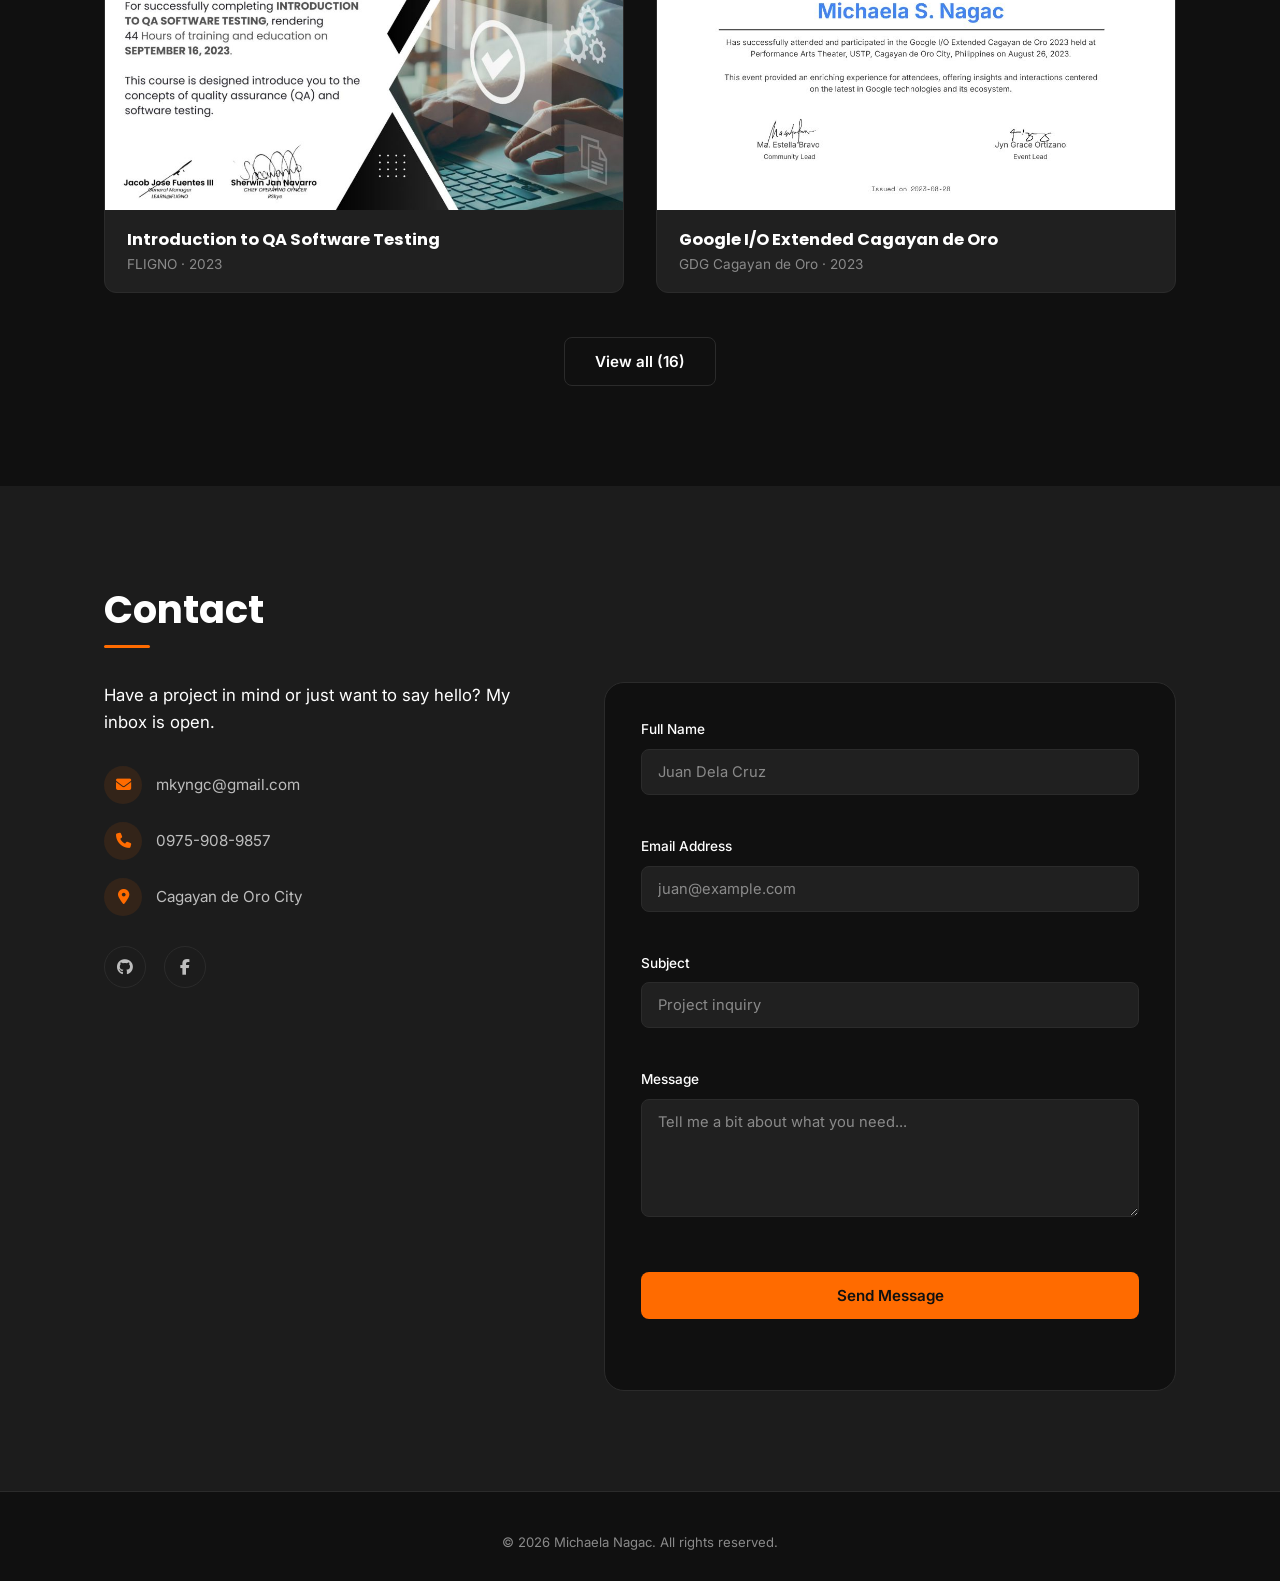
==== commit ded2c263: "Update index.html" ====
--- a/index.html
+++ b/index.html
@@ -32,10 +32,10 @@
 </div>
 <div class="nav-end">
 <!-- Replace the href below with your actual resume file under assets/ -->
-<a class="btn-resume" download="" href="assets/Resume_Nagac.pdf" id="resumeBtn">
+<!-- <a class="btn-resume" download="" href="assets/Resume_Nagac.pdf" id="resumeBtn">
 <i aria-hidden="true" class="fa-solid fa-file-arrow-down"></i>
 <span>Download<br/>Resume</span>
-</a>
+</a> -->
 <button aria-expanded="false" aria-label="Toggle navigation menu" class="nav-toggle" id="navToggle">
 <span class="bar"></span>
 <span class="bar"></span>
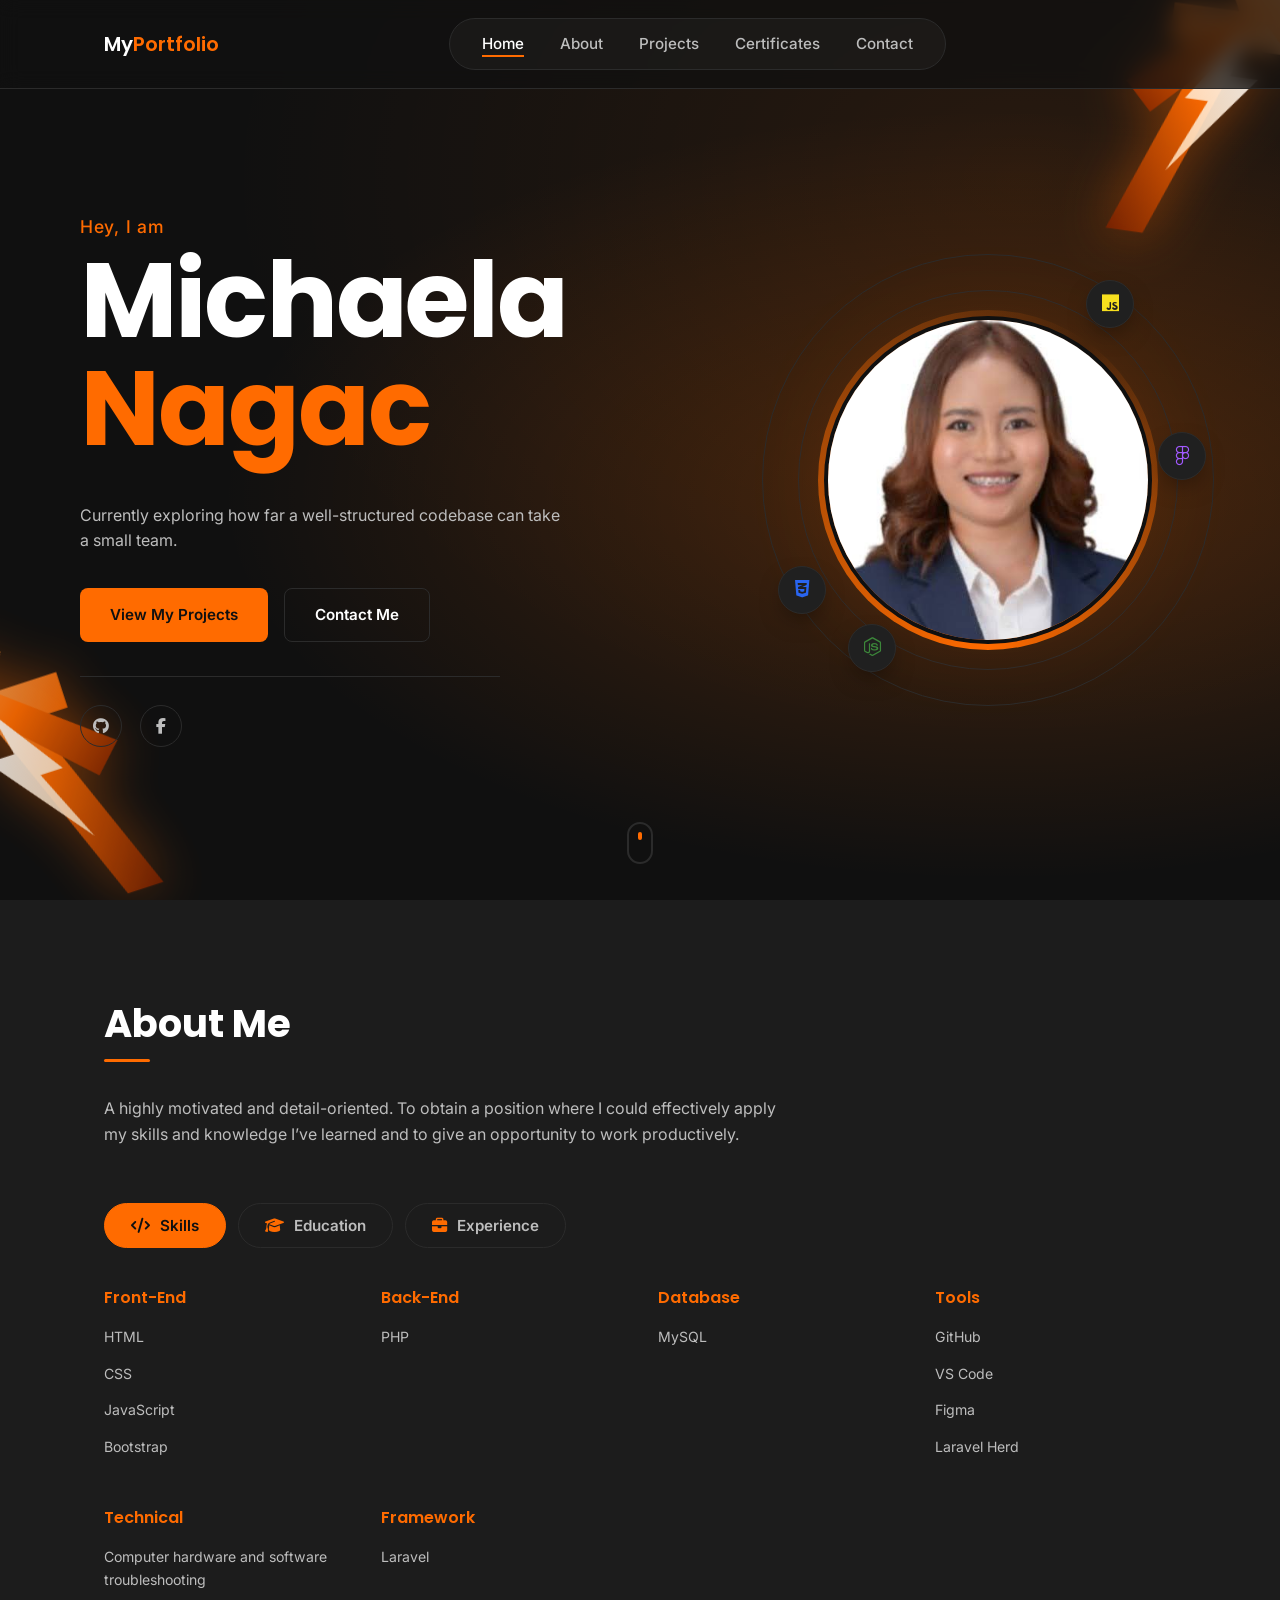
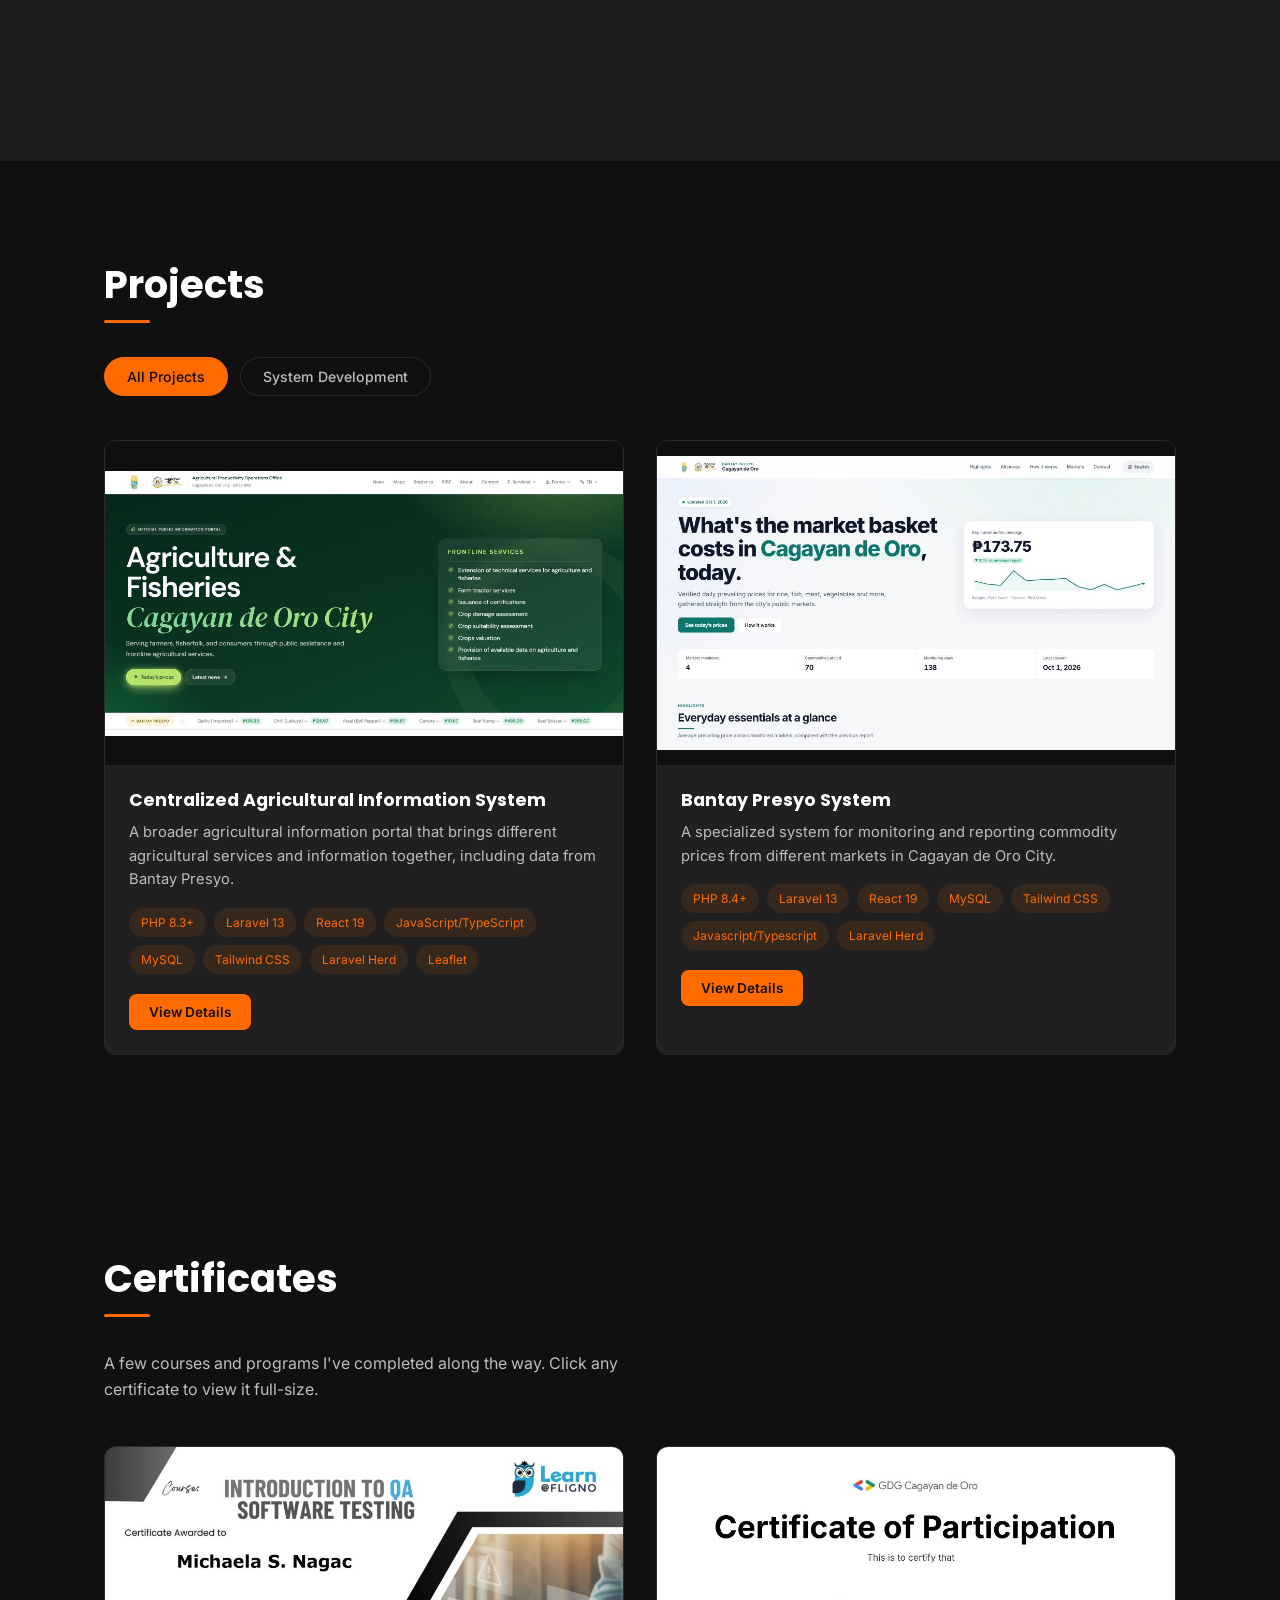
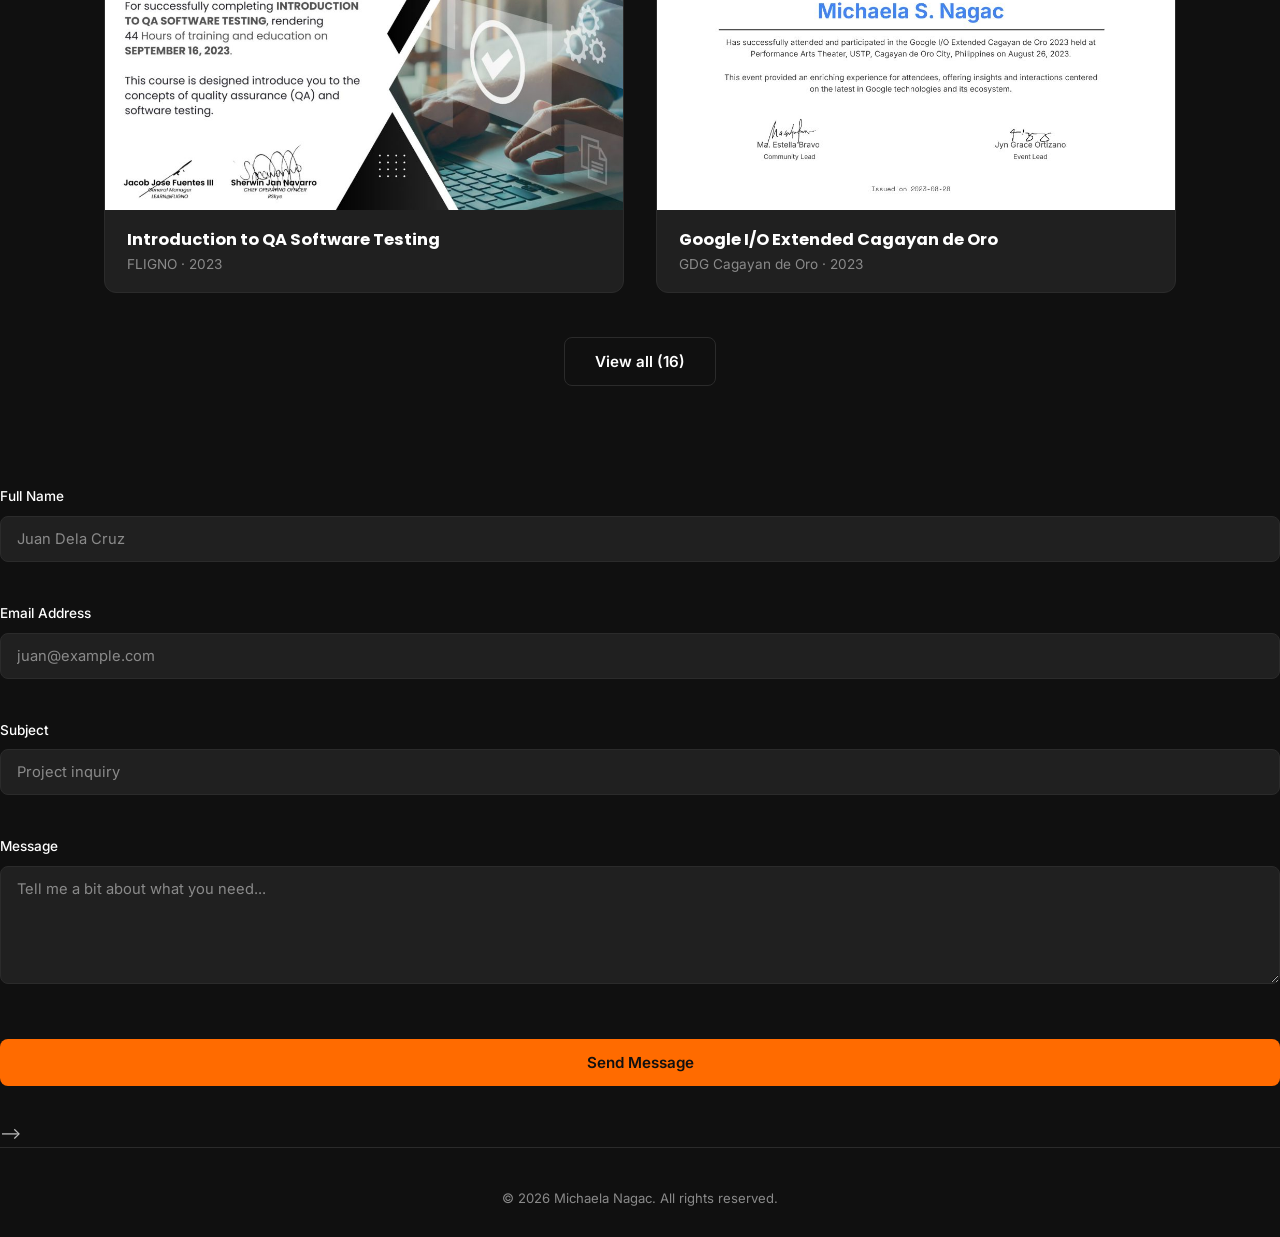
==== commit 9892ee29: "Comment out contact section in index.html" ====
--- a/index.html
+++ b/index.html
@@ -132,7 +132,7 @@
 </div>
 </section>
 <!-- ============ CONTACT SECTION ============ -->
-<section class="contact" id="contact">
+<!-- <section class="contact" id="contact">
 <div class="section-container">
 <h2 class="section-heading">Contact</h2>
 <div class="contact-grid">
@@ -172,7 +172,7 @@
 <span class="btn-spinner" hidden=""></span>
 </button>
 <p aria-live="polite" class="form-feedback" id="formFeedback" role="status"></p>
-</form>
+</form> -->
 </div>
 </div>
 </section>
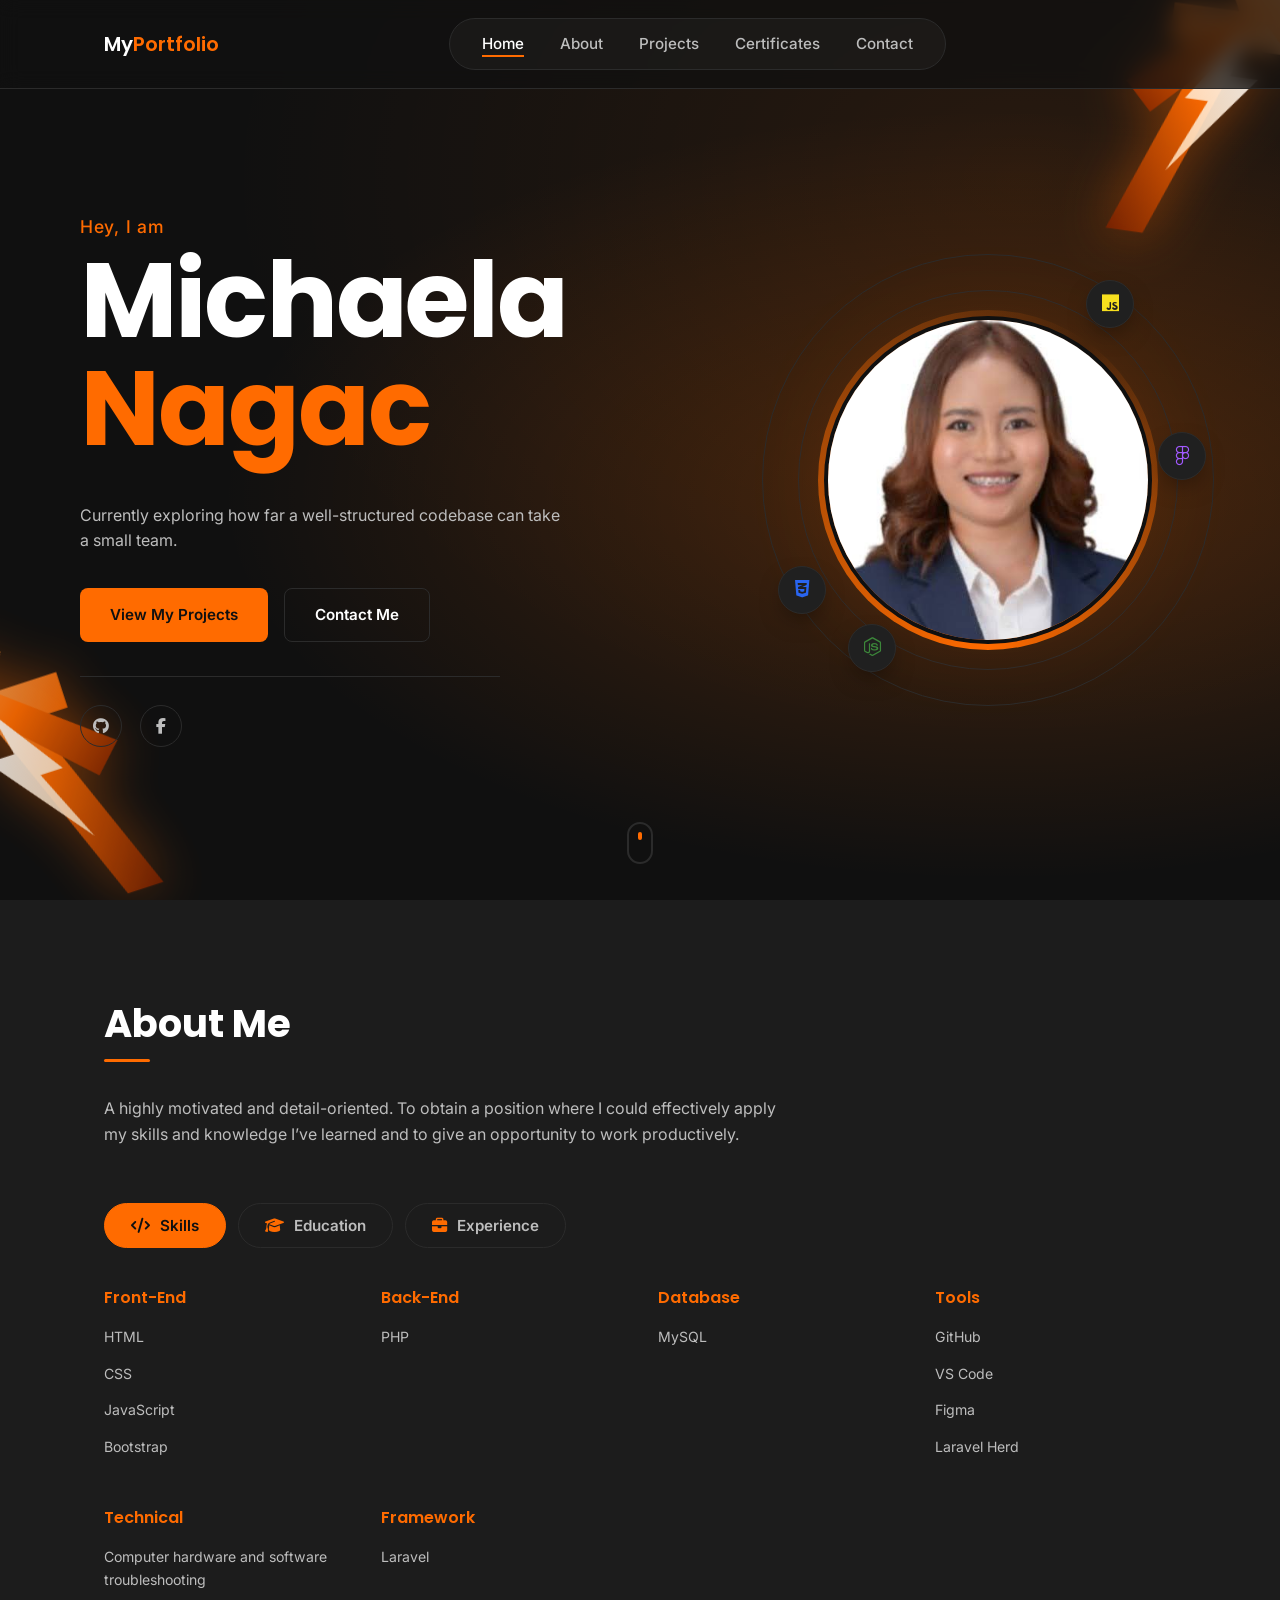
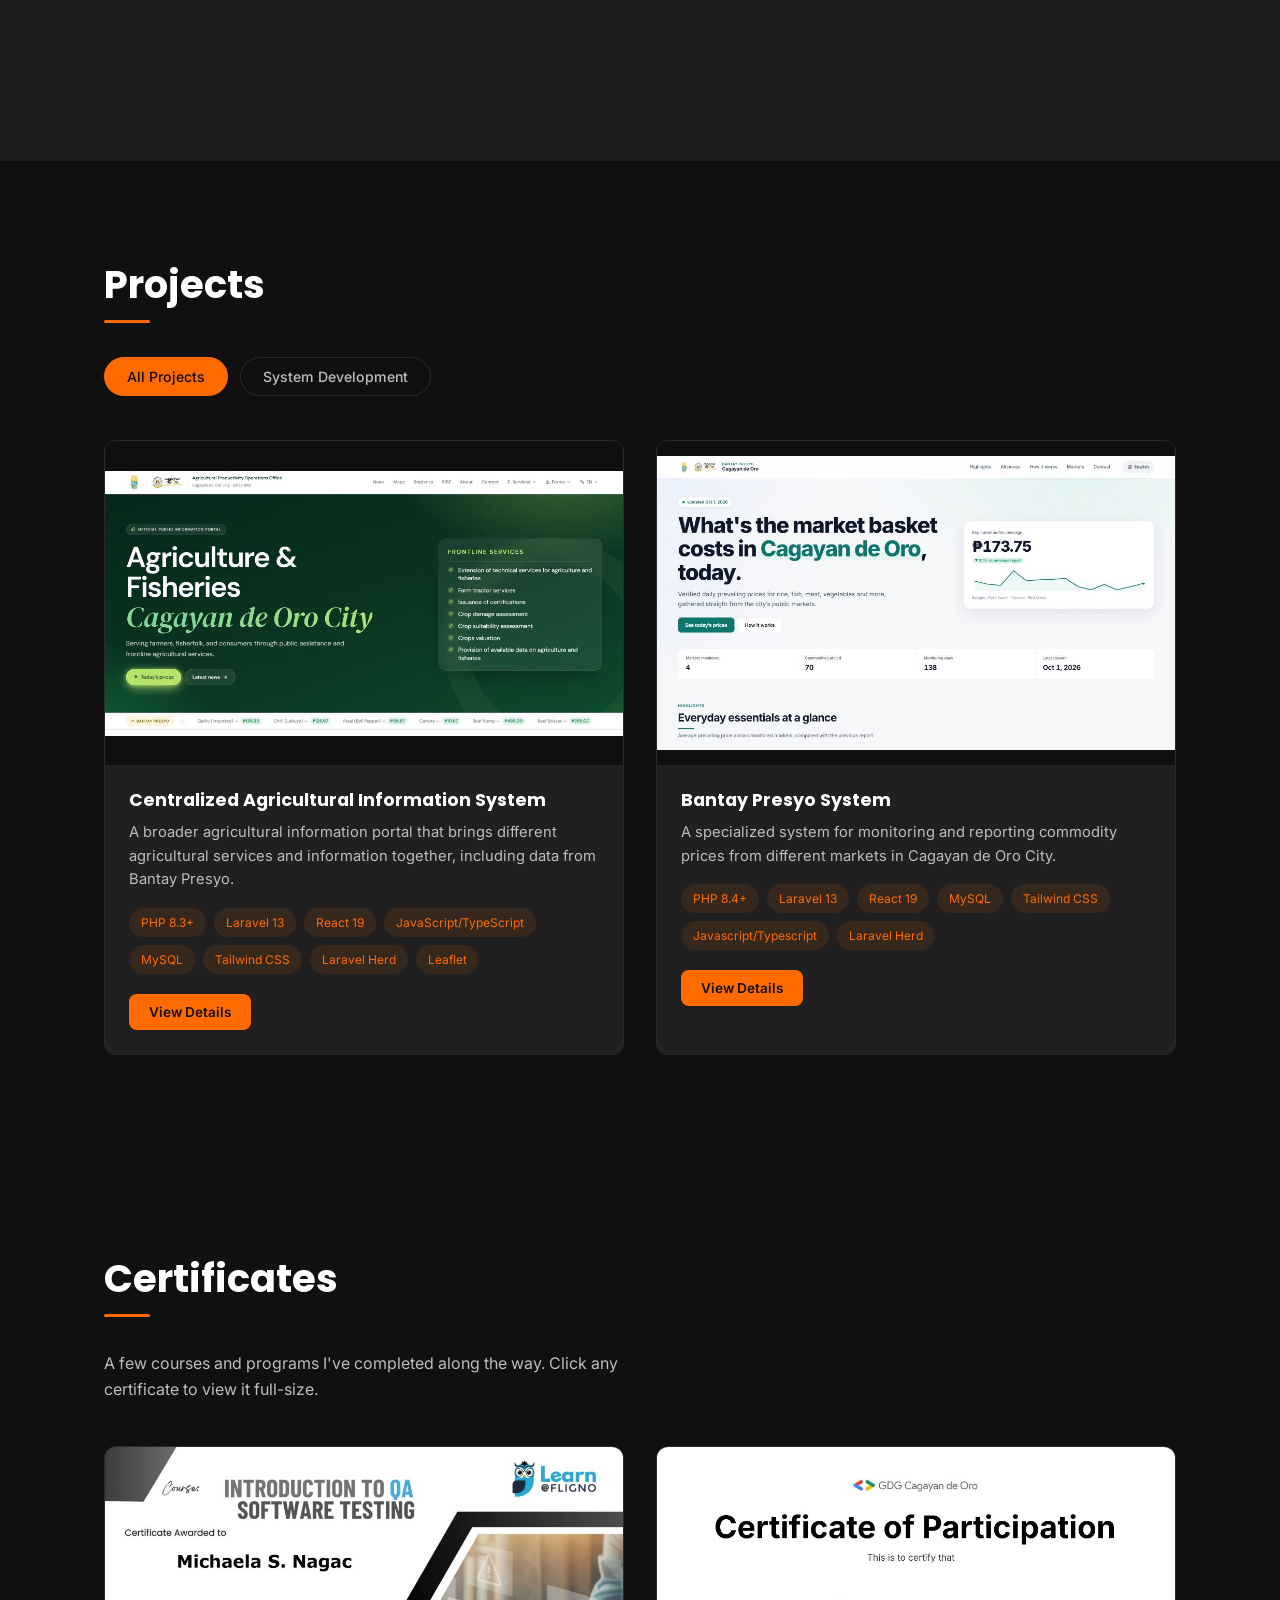
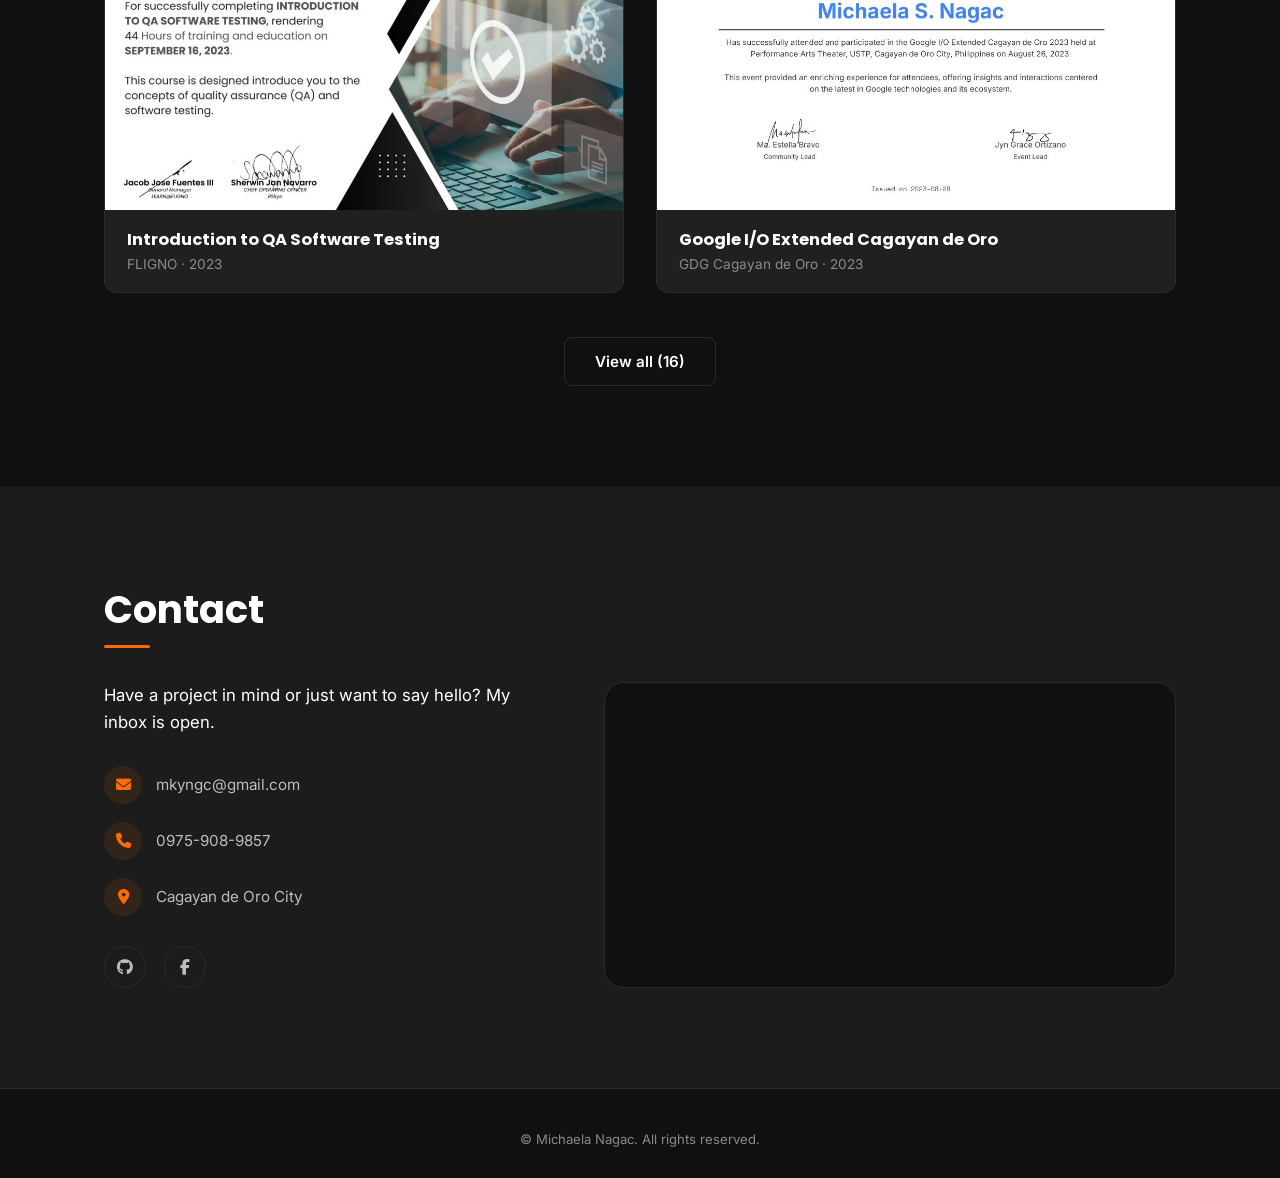
==== commit c3bf4ee2: "Update index.html" ====
--- a/index.html
+++ b/index.html
@@ -132,7 +132,7 @@
 </div>
 </section>
 <!-- ============ CONTACT SECTION ============ -->
-<!-- <section class="contact" id="contact">
+<section class="contact" id="contact">
 <div class="section-container">
 <h2 class="section-heading">Contact</h2>
 <div class="contact-grid">
@@ -142,7 +142,7 @@
 <div class="hero-socials contact-socials js-socials"></div>
 </div>
 <form class="contact-form" id="contactForm" novalidate="">
-<!-- Messages go to the email set in Admin → Contact (see js/script.js). -->
+<!-- Messages go to the email set in Admin → Contact (see js/script.js).
 <input name="_honey" style="display:none" tabindex="-1" autocomplete="off" type="text"/>
 <input name="_subject" type="hidden" value="New portfolio contact form message"/>
 <input name="_captcha" type="hidden" value="false"/>
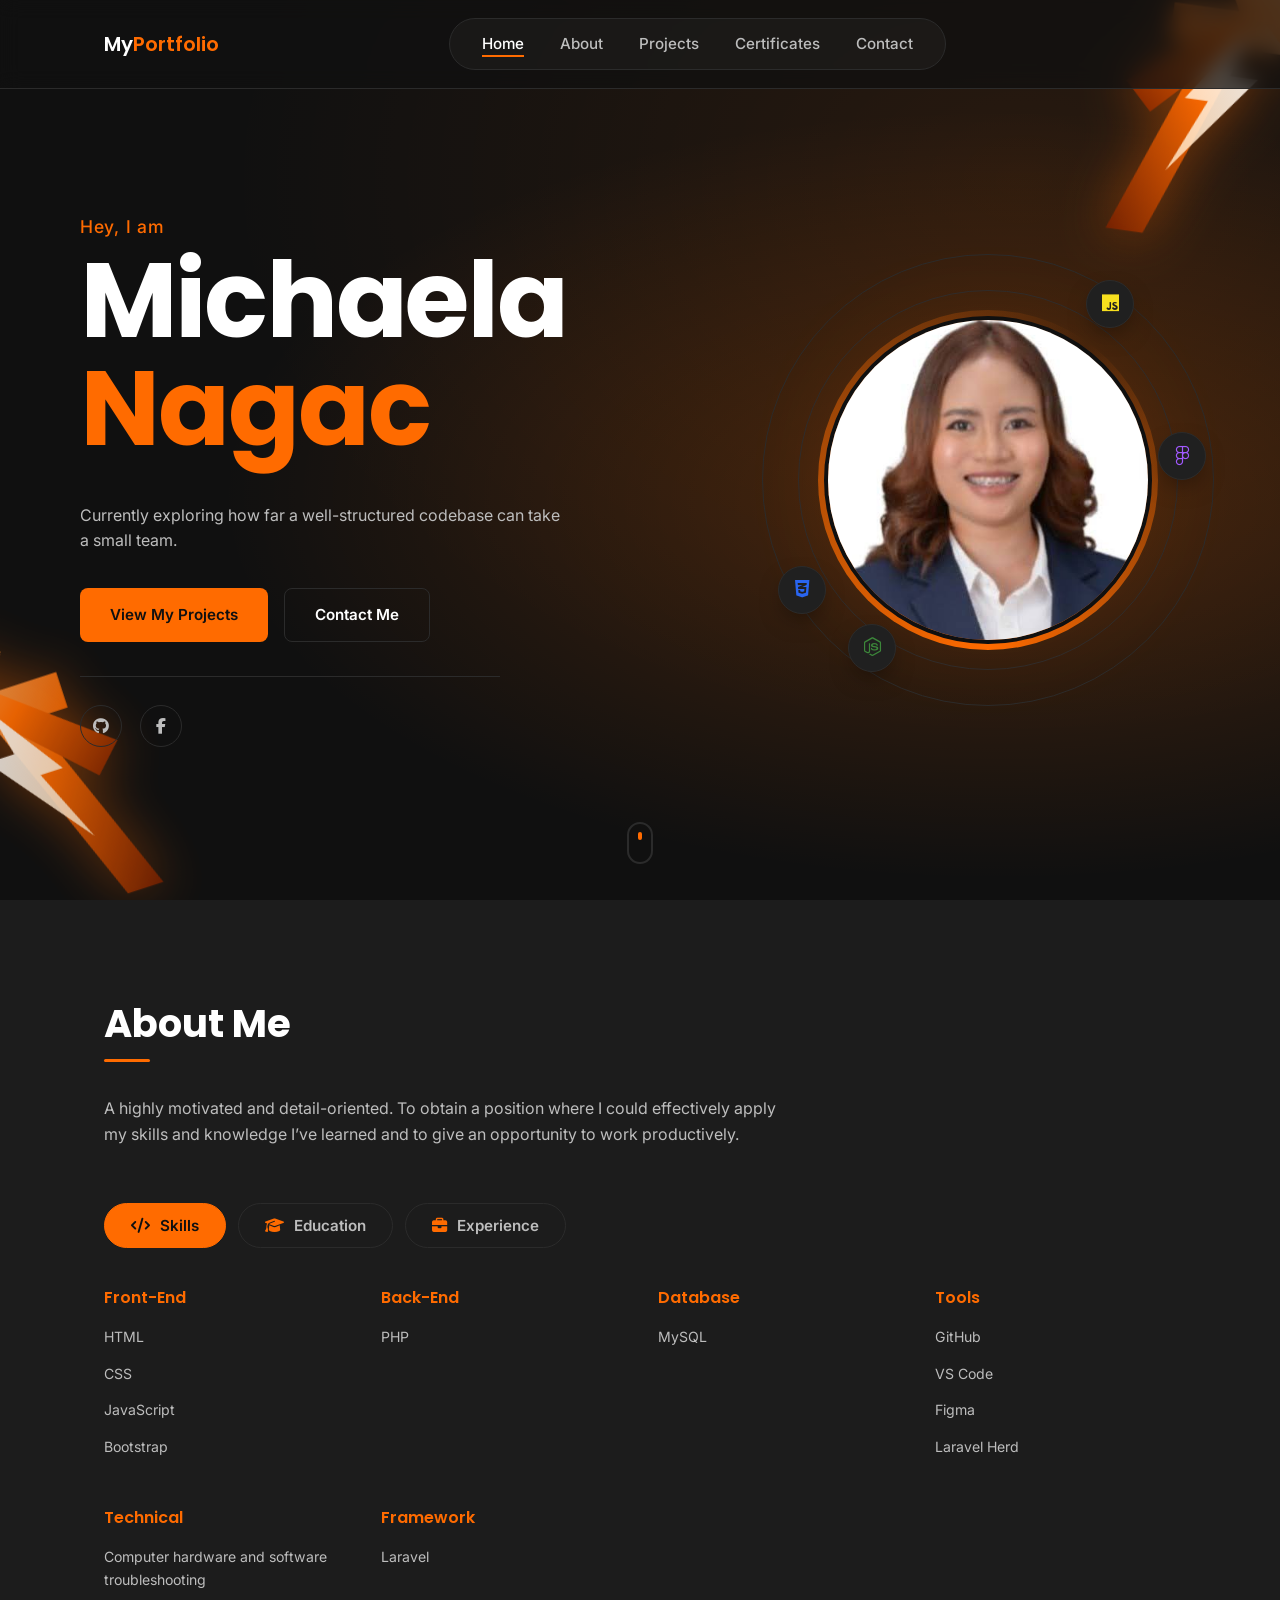
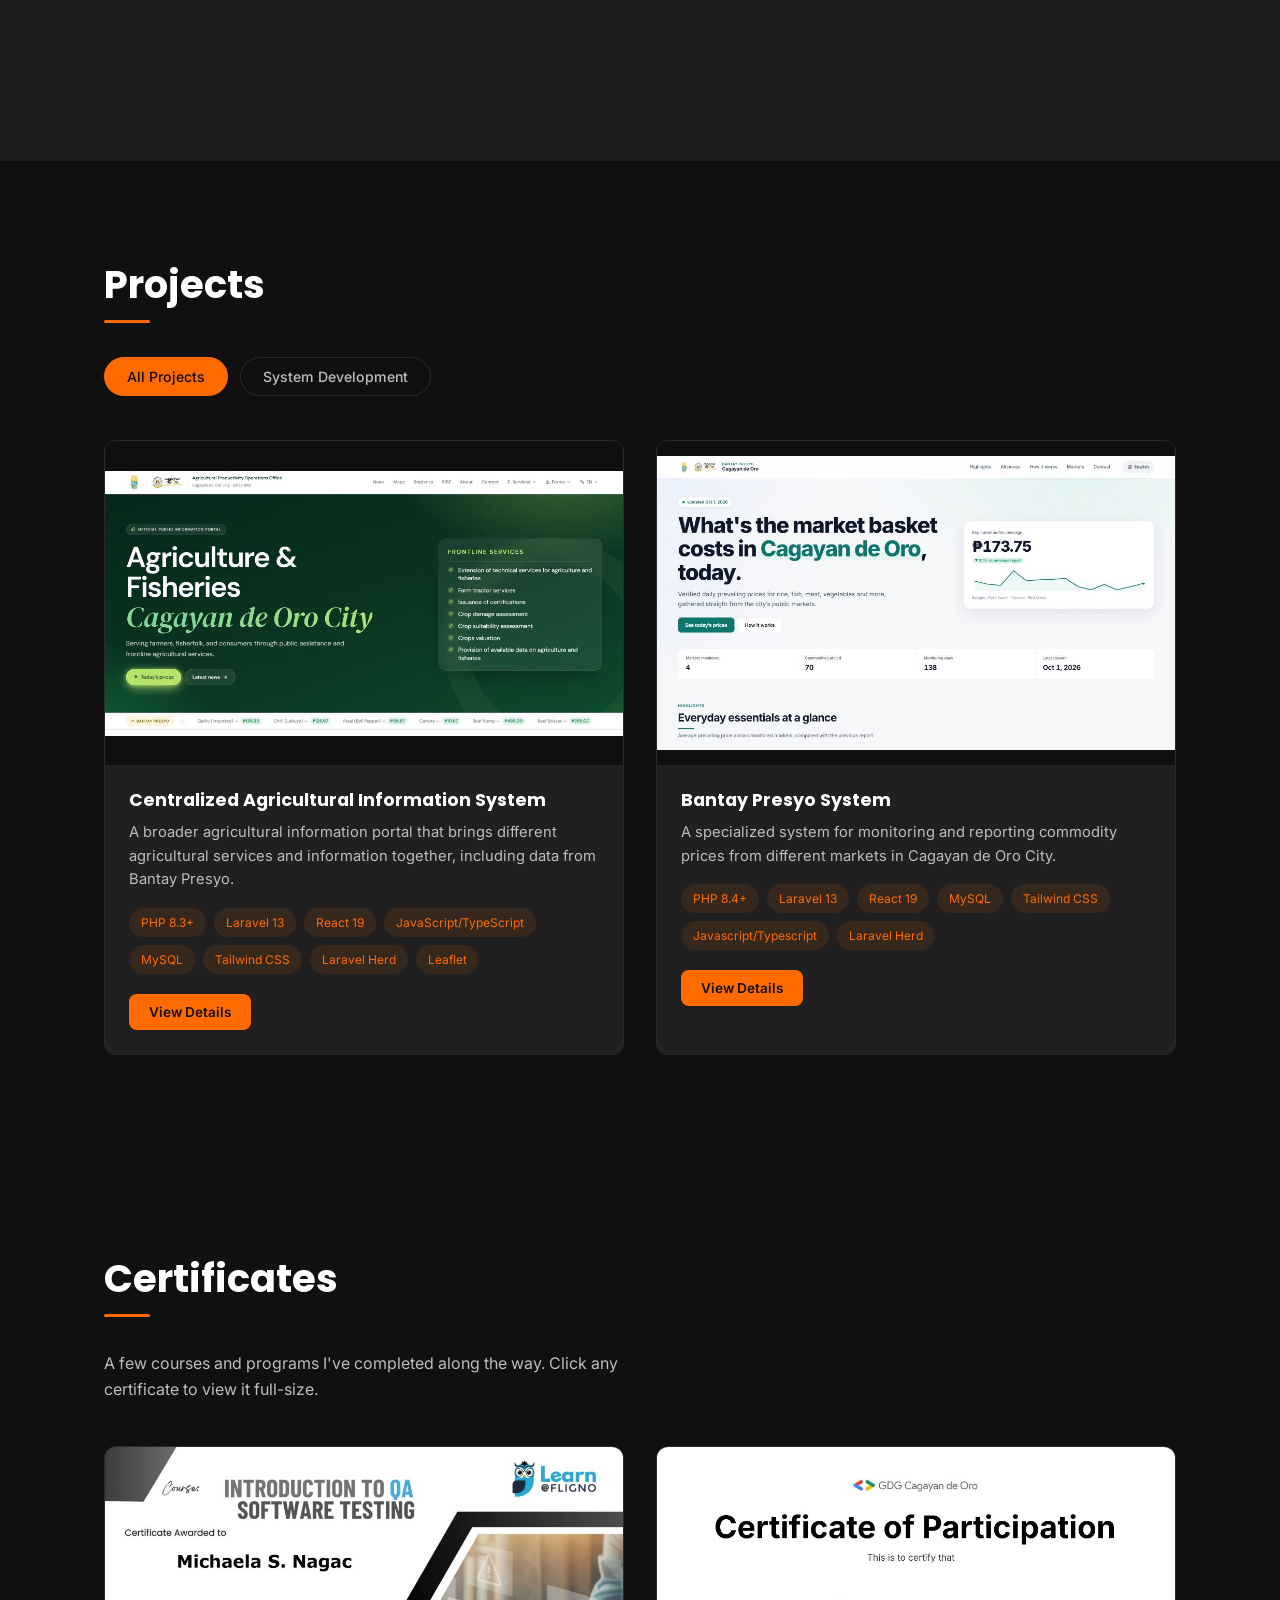
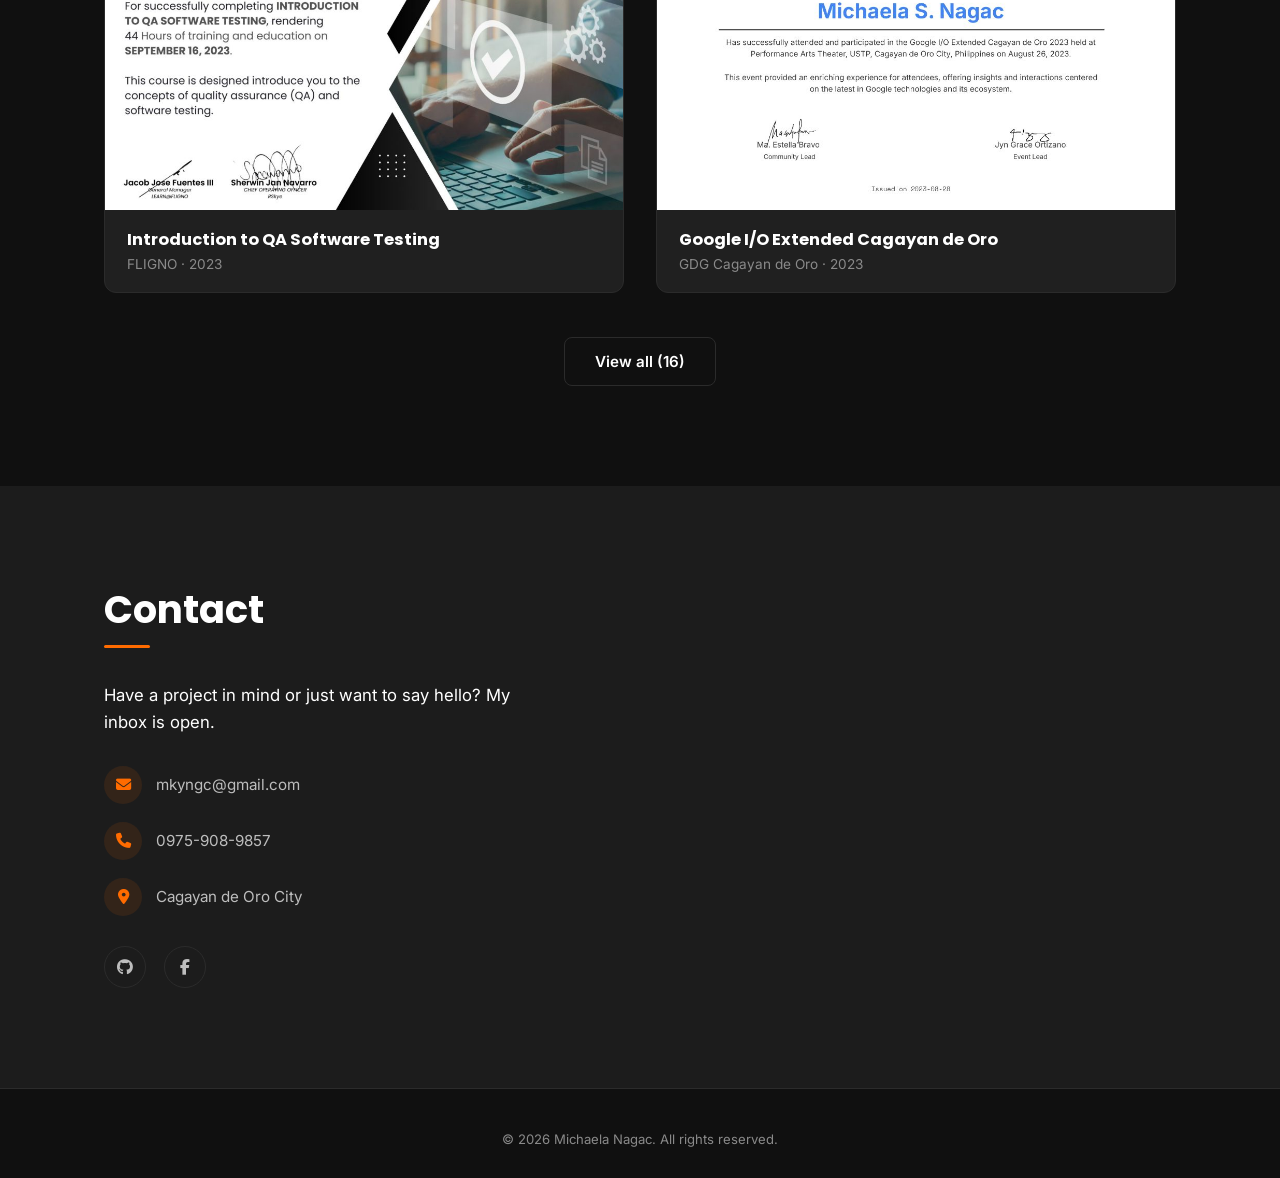
==== commit 6523dd9d: "Update index.html" ====
--- a/index.html
+++ b/index.html
@@ -141,8 +141,8 @@
 <ul class="contact-details" id="contactDetails"></ul>
 <div class="hero-socials contact-socials js-socials"></div>
 </div>
-<form class="contact-form" id="contactForm" novalidate="">
-<!-- Messages go to the email set in Admin → Contact (see js/script.js).
+<!-- <form class="contact-form" id="contactForm" novalidate="">
+Messages go to the email set in Admin → Contact (see js/script.js).
 <input name="_honey" style="display:none" tabindex="-1" autocomplete="off" type="text"/>
 <input name="_subject" type="hidden" value="New portfolio contact form message"/>
 <input name="_captcha" type="hidden" value="false"/>
